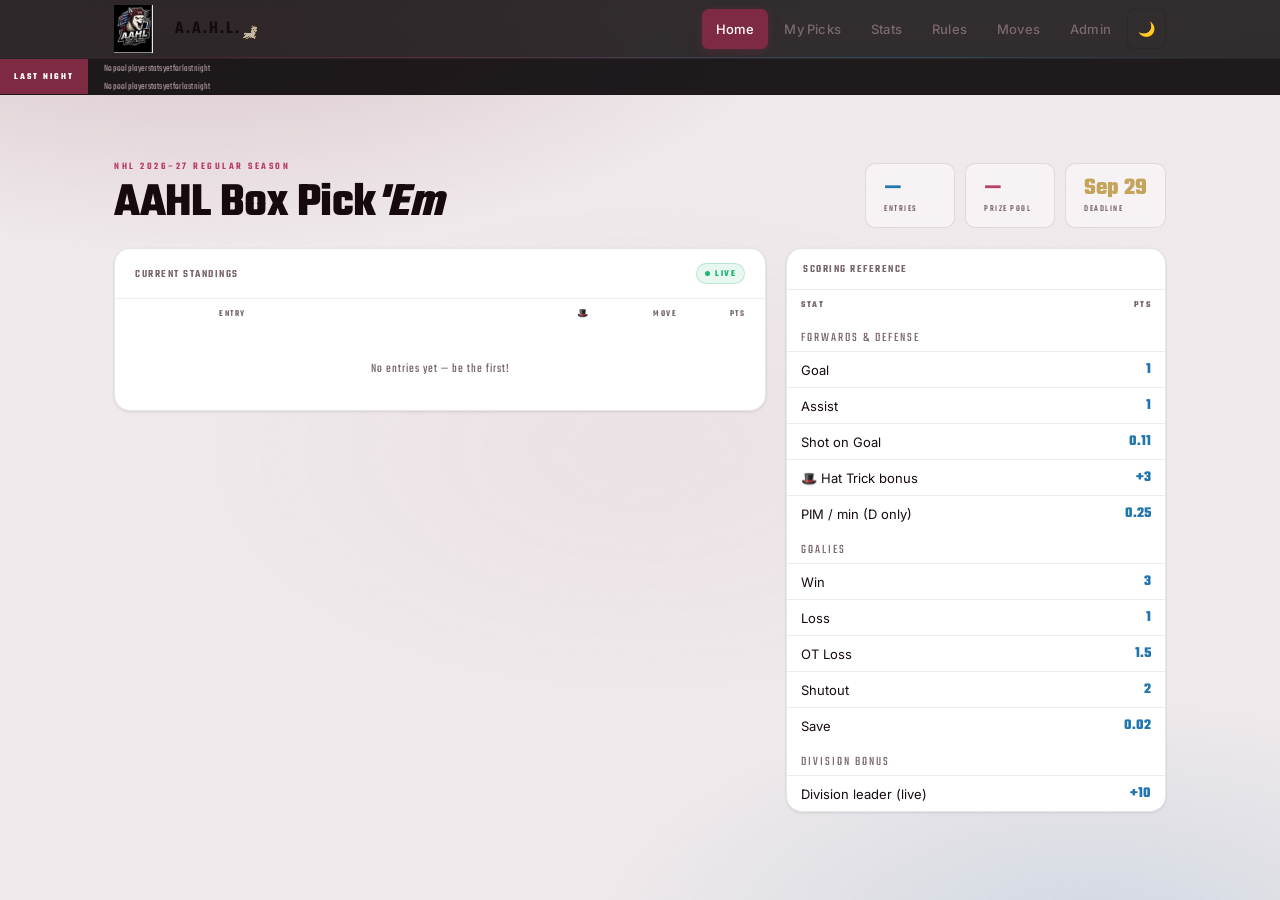
==== index.html @ e6fc1d19 "Update index.html" ====
<!DOCTYPE html>
<html lang="en">
<head>
<meta charset="UTF-8">
<meta name="viewport" content="width=device-width, initial-scale=1.0">
<title>Angry Alpaca Hockey League</title>
<link href="https://fonts.googleapis.com/css2?family=Bebas+Neue&family=Inter:wght@300;400;500;600;700&family=Teko:wght@400;500;600;700&display=swap" rel="stylesheet">
<link rel="stylesheet" href="styles.css">
<link rel="icon" type="image/png" href="aahl-logo.png">
</head>
<body>

<header>
  <div class="header-inner">
    <div class="wordmark" onclick="window.location.href='index.html'">
      <img src="aahl-logo.png" alt="AAHL Logo" style="height:48px;width:auto;margin-right:12px;">
      <div class="wordmark-text">A.A.H.L.</div>
    </div>
    <img src="alpaca-pixel.png" alt="" class="alpaca-runner">
    <nav>
      <button class="nav-btn active" onclick="window.location.href='index.html'">Home</button>
      <button class="nav-btn" onclick="window.location.href='picks.html'">My Picks</button>
      <button class="nav-btn" onclick="window.location.href='standings.html'">Stats</button>
      <button class="nav-btn" onclick="window.location.href='rules.html'">Rules</button>
      <button class="nav-btn" onclick="window.location.href='roster-move.html'">Moves</button>
      <button class="nav-btn" onclick="window.location.href='admin.html'">Admin</button>
    </nav>
  </div>
</header>

<div class="ticker-wrap">
  <div class="ticker-tag">Last Night</div>
  <div class="ticker-viewport">
    <div class="ticker-reel" id="ticker-reel"></div>
  </div>
</div>

<div class="page on">
<div class="wrap">

  
  <!-- ══ ACTIVITY FEED ══ -->
  <div id="activity-feed" style="display:none" class="mb-16">
    <div class="mini-head" style="border-radius:var(--r) var(--r) 0 0;border-bottom:none;margin-bottom:0">Recent Activity</div>
    <div id="activity-list" class="mini-card" style="border-radius:0 0 var(--r) var(--r);border-top:none;display:flex;flex-direction:column;gap:0"></div>
  </div>

  <div class="home-topbar">
    <div class="home-topbar-left">
      <div class="eyebrow">NHL 2026–27 Regular Season</div>
      <h1>AAHL Box Pick<em>'Em</em></h1>
    </div>
    <div class="kpi-row">
      <div class="kpi"><div class="kpi-val" style="color:var(--accent)" id="h-entries">—</div><div class="kpi-lbl">Entries</div></div>
      <div class="kpi"><div class="kpi-val" style="color:var(--burgundy3)" id="h-pot">—</div><div class="kpi-lbl">Prize Pool</div></div>
      <div class="kpi"><div class="kpi-val">Sep 29</div><div class="kpi-lbl">Deadline</div></div>
    </div>
  </div>

  <!-- ══ STARS OF THE NIGHT ══ -->
  <div class="stars-bar" id="stars-bar" style="display:none">
    <div class="stars-bar-label">⭐ Stars of the Night</div>
    <div class="stars-list" id="stars-list"></div>
    <div class="stars-date" id="stars-date"></div>
  </div>

  <div class="home-grid">
    <div class="standings-card">
      <div class="sc-head">
        <span class="sc-title">Current Standings</span>
        <span class="live-dot">Live</span>
      </div>
      <div class="sc-cols">
        <span></span><span></span>
        <span>Entry</span>
        <span class="ra">🎩</span>
        <span class="ra">Move</span>
        <span class="ra">Pts</span>
      </div>
      <div id="home-standings">
        <div style="padding:20px;text-align:center;color:var(--muted);font-size:13px">Loading standings…</div>
      </div>
    </div>

    <div class="home-right">
      <div class="mini-card" id="div-tracker" style="display:none">
        <div class="mini-head" style="display:flex;align-items:center;justify-content:space-between">
          <span>Division Leaders</span>
          <span style="font-family:Teko,sans-serif;font-size:9px;color:var(--gold);letter-spacing:1px">+10 PTS BONUS</span>
        </div>
        <div id="div-tracker-body"></div>
      </div>
      <div class="mini-card">
        <div class="mini-head">Scoring Reference</div>
        <table class="score-tbl">
          <thead><tr><th>Stat</th><th style="text-align:right">Pts</th></tr></thead>
          <tbody>
            <tr><td colspan="2" class="sec-lbl">Forwards &amp; Defense</td></tr>
            <tr><td>Goal</td><td class="pts-val" style="text-align:right">1</td></tr>
            <tr><td>Assist</td><td class="pts-val" style="text-align:right">1</td></tr>
            <tr><td>Shot on Goal</td><td class="pts-val" style="text-align:right">0.11</td></tr>
            <tr><td>🎩 Hat Trick bonus</td><td class="pts-val" style="text-align:right">+3</td></tr>
            <tr><td>PIM / min (D only)</td><td class="pts-val" style="text-align:right">0.25</td></tr>
            <tr><td colspan="2" class="sec-lbl">Goalies</td></tr>
            <tr><td>Win</td><td class="pts-val" style="text-align:right">3</td></tr>
            <tr><td>Loss</td><td class="pts-val" style="text-align:right">1</td></tr>
            <tr><td>OT Loss</td><td class="pts-val" style="text-align:right">1.5</td></tr>
            <tr><td>Shutout</td><td class="pts-val" style="text-align:right">2</td></tr>
            <tr><td>Save</td><td class="pts-val" style="text-align:right">0.02</td></tr>
            <tr><td colspan="2" class="sec-lbl">Division Bonus</td></tr>
            <tr><td>Division leader (live)</td><td class="pts-val" style="text-align:right">+10</td></tr>
          </tbody>
        </table>
      </div>
    </div>
  </div>

</div>
</div>

<div class="modal-overlay" id="modal-overlay" onclick="overlayClick(event)">
  <div class="modal-card" id="modal-card">
    <div class="tp-header">
      <div class="tp-header-left">
        <div class="tp-av" id="tp-av"></div>
        <div><div class="tp-team-name" id="tp-tname"></div><div class="tp-owner" id="tp-owner"></div></div>
      </div>
      <div class="tp-meta" id="tp-meta"></div>
      <button class="tp-close-btn" onclick="closeTeamPanel()">✕</button>
    </div>
    <div class="tp-tabs">
      <div class="tp-tab active" onclick="filterLiveRoster('ALL',this)">All Players</div>
      <div class="tp-tab" onclick="filterLiveRoster('F',this)">Forwards</div>
      <div class="tp-tab" onclick="filterLiveRoster('D',this)">Defense</div>
      <div class="tp-tab" onclick="filterLiveRoster('G',this)">Goalies</div>
    </div>
    <div class="tp-scroll">
      <table class="tp-table" id="tp-table">
        <thead><tr>
          <th style="width:26px"></th><th>Player</th><th>NHL</th><th>Box</th>
          <th class="ra">G</th><th class="ra">A</th><th class="ra">SOG</th><th class="ra">PIM</th>
          <th class="ra">W</th><th class="ra">L</th><th class="ra">OTL</th><th class="ra">SO</th><th class="ra">SV</th>
          <th class="ra">🎩</th><th class="ra">Pts</th>
        </tr></thead>
        <tbody id="tp-tbody"></tbody>
        <tfoot id="tp-tfoot"></tfoot>
      </table>
    </div>
  </div>
</div>

<div class="toast" id="toast">
  <div class="toast-title" id="toast-t"></div>
  <div class="toast-body" id="toast-b"></div>
</div>

<script src="main.js?v=7"></script>
<script>
// ── HOME PAGE: standings display & team panel ──
// All data fetching (fetchStandings, fetchNightlyStats, LIVE_BOARD, NIGHTLY_STATS) lives in main.js



async function buildDivisionTracker() {
  try {
    // Fetch division leaders and entries division picks in parallel
    const [leadersRes, entriesRes] = await Promise.all([
      fetch(WEBAPP_URL + '?action=getDivisionLeaders'),
      fetch('https://docs.google.com/spreadsheets/d/e/2PACX-1vQlbZGgMZjZhJIVIJoXKNASqTsn-sYJN5u9QmUGKGaJDdqXHbNSxbCeWR4qkS1PqCnP5AvVezXwOMzj/pub?gid=0&single=true&output=csv&t=' + Date.now())
    ]);

    const leadData = await leadersRes.json();
    if (!leadData.success || !leadData.leaders) return;

    // Parse entries to get division picks (cols 32-35 = Atlantic,Metro,Central,Pacific)
    const entryText = await entriesRes.text();
    const divPicks = { Atlantic:[], Metropolitan:[], Central:[], Pacific:[] };
    entryText.trim().split('\n').slice(1).forEach(line => {
      const cols = []; let cur='', inQ=false;
      for(const ch of line){if(ch==='"'){inQ=!inQ;}else if(ch===','&&!inQ){cols.push(cur.trim());cur='';}else{cur+=ch;}}
      cols.push(cur.trim());
      if(cols[32]) divPicks.Atlantic.push(cols[32].trim().toLowerCase());
      if(cols[33]) divPicks.Metropolitan.push(cols[33].trim().toLowerCase());
      if(cols[34]) divPicks.Central.push(cols[34].trim().toLowerCase());
      if(cols[35]) divPicks.Pacific.push(cols[35].trim().toLowerCase());
    });

    const card = document.getElementById('div-tracker');
    const body = document.getElementById('div-tracker-body');
    if (!card || !body) return;

    const divOrder = ['Atlantic','Metropolitan','Central','Pacific'];
    const leaders = leadData.leaders;

    body.innerHTML = divOrder.map(div => {
      const leader = leaders[div];
      if (!leader) return '';
      const leaderTeam = (leader.team||'').toLowerCase();
      const pickCount = (divPicks[div]||[]).filter(p => p === leaderTeam).length;
      const total = (divPicks[div]||[]).length;

      return `<div style="display:flex;align-items:center;gap:10px;padding:10px 14px;border-bottom:1px solid var(--border)">
        <div style="flex:1;min-width:0">
          <div style="font-family:Teko,sans-serif;font-size:9px;color:var(--muted);letter-spacing:1.5px;text-transform:uppercase;margin-bottom:2px">${div}</div>
          <div style="font-size:14px;font-weight:700">${leader.team}</div>
          <div style="font-family:Teko,sans-serif;font-size:10px;color:var(--muted)">${leader.pts} pts · ${leader.gp} GP</div>
        </div>
        <div style="text-align:right;flex-shrink:0">
          <div style="font-family:Teko,sans-serif;font-size:22px;font-weight:700;color:${pickCount>0?'var(--gold)':'var(--muted)'};line-height:1">${pickCount}</div>
          <div style="font-family:Teko,sans-serif;font-size:9px;color:var(--muted)">of ${total} earning</div>
        </div>
      </div>`;
    }).join('') +
    `<div style="padding:7px 14px;font-family:Teko,sans-serif;font-size:9px;color:var(--muted2)">+10 pts while your picked team leads their division</div>`;

    card.style.display = 'block';
  } catch(e) {
    console.warn('Division tracker failed:', e);
  }
}

async function loadActivityFeed() {
  try {
    const res = await fetch(WEBAPP_URL + '?action=getApprovedMoves');
    const data = await res.json();
    const moves = (data.moves || [])
      .filter(m => m.effectiveDate)
      .sort((a,b) => b.effectiveDate.localeCompare(a.effectiveDate))
      .slice(0, 5);
    if (!moves.length) return;
    const feed = document.getElementById('activity-feed');
    const list = document.getElementById('activity-list');
    if (!feed || !list) return;
    list.innerHTML = moves.map((m,i) => `
      <div style="display:flex;align-items:center;gap:10px;padding:9px 16px;font-size:13px;border-bottom:${i<moves.length-1?'1px solid var(--border)':'none'}">
        <span style="font-size:15px">🔄</span>
        <div style="flex:1;min-width:0">
          <div style="font-weight:600;white-space:nowrap;overflow:hidden;text-overflow:ellipsis">
            <span style="color:#f87171">${m.oldPlayer}</span>
            <span style="color:var(--muted);margin:0 6px;font-size:12px">→</span>
            <span style="color:#4ade80">${m.newPlayer}</span>
          </div>
          <div style="font-family:Teko,sans-serif;font-size:11px;color:var(--muted);margin-top:1px">${m.teamName||''} · ${m.boxLabel||''}</div>
        </div>
        <div style="font-family:Teko,sans-serif;font-size:11px;color:var(--muted2);white-space:nowrap">${m.effectiveDate}</div>
      </div>`).join('');
    feed.style.display = 'block';
  } catch(e) { /* silent fail — no moves yet */ }
}

function buildLiveStandings() {
  const el = document.getElementById('home-standings');
  if (!el) return;
  if (!LIVE_BOARD.length) {
    el.innerHTML = '<div style="padding:32px;text-align:center;color:var(--muted);font-family:\'Teko\',sans-serif;font-size:13px;letter-spacing:1px">No entries yet — be the first!</div>';
    return;
  }
  const last = LIVE_BOARD.length - 1;
  el.innerHTML = LIVE_BOARD.map((e, i) => {
    const isFirst = i === 0, isLast = i === last;
    const rowCls = isFirst?'r1':i===1?'r2':i===2?'r3':isLast?'rl':'';
    const posDisplay = isLast
      ? '<span style="font-family:\'Teko\',sans-serif;font-size:8px;letter-spacing:1px;color:var(--muted)">LAST</span>'
      : (i+1);
    const tv = parseInt(e.trend) || 0;
    const mvCls = tv>0?'trend-up':tv<0?'trend-dn':'trend-eq';
    const mvLbl = tv>0?'▲'+tv:tv<0?'▼'+Math.abs(tv):'—';
    const ini = initials(e.name);
    return '<div class="sc-row '+rowCls+'" onclick="openLiveTeamPanel(\''+e.name.replace(/'/g,"\\'")+'\')">'      +'<div class="sc-pos '+rowCls+'">'+posDisplay+'</div>'      +'<div class="sc-av">'+ini+'</div>'      +'<div class="sc-info"><div class="sc-name">'+e.name+'</div><div class="sc-team">'+(e.owner||'')+'</div></div>'      +'<div class="sc-ht"></div>'      +'<div><span class="lb-trend '+mvCls+'">'+mvLbl+'</span></div>'      +'<div class="sc-pts '+rowCls+'">'+e.pts.toLocaleString()+'</div></div>';
  }).join('');
}

let currentLiveRoster = [];

// ── Players panel data (top-level so fetchPlayersForPanel is accessible at init) ──
const ENTRIES_CSV_IDX = 'https://docs.google.com/spreadsheets/d/e/2PACX-1vQlbZGgMZjZhJIVIJoXKNASqTsn-sYJN5u9QmUGKGaJDdqXHbNSxbCeWR4qkS1PqCnP5AvVezXwOMzj/pub?gid=0&single=true&output=csv&v=2';
const PLAYERS_CSV_IDX = 'https://docs.google.com/spreadsheets/d/e/2PACX-1vQlbZGgMZjZhJIVIJoXKNASqTsn-sYJN5u9QmUGKGaJDdqXHbNSxbCeWR4qkS1PqCnP5AvVezXwOMzj/pub?gid=1949508708&single=true&output=csv&t=' + Date.now();
let PLAYERS_MAP = {};

async function fetchPlayersForPanel() {
  try {
    const res = await fetch(PLAYERS_CSV_IDX);
    const text = await res.text();
    text.trim().split('\n').slice(1).forEach(line => {
      const cols = []; let cur = '', inQ = false;
      for (const ch of line) {
        if (ch==='"'){inQ=!inQ;}
        else if(ch===','&&!inQ){cols.push(cur.trim());cur='';}
        else{cur+=ch;}
      }
      cols.push(cur.trim());
      const name = (cols[0]||'').trim();
      if (!name) return;
      PLAYERS_MAP[name] = {
        team:      (cols[1]||'').trim(),
        pos:       (cols[2]||'').trim(),
        goals:     parseInt(cols[5])||0,
        assists:   parseInt(cols[6])||0,
        sog:       parseInt(cols[7])||0,
        pim:       parseInt(cols[8])||0,
        wins:      parseInt(cols[9])||0,
        losses:    parseInt(cols[10])||0,
        otl:       parseInt(cols[11])||0,
        shutouts:  parseInt(cols[12])||0,
        saves:     parseInt(cols[13])||0,
        hatTricks: parseInt(cols[14])||0,
        onIR:      (cols[15]||'').trim().toUpperCase() === 'TRUE',
      };
    });
  } catch(e) { console.warn('Players fetch failed:', e); }
}

function calcPlayerPoolPts(p) {
  if (!p) return 0;
  if (p.pos === 'G') return Math.round((p.wins*3 + p.losses + p.otl*1.5 + p.shutouts*2 + p.saves*0.02)*100)/100;
  const ht = p.hatTricks > 0 ? p.hatTricks * 3 : 0;
  const pim = p.pos === 'D' ? p.pim * 0.25 : 0;
  return Math.round((p.goals + p.assists + p.sog*0.11 + ht + pim)*100)/100;
}

async function openLiveTeamPanel(teamName) {
  const entry = LIVE_BOARD.find(e => e.name === teamName);
  if (!entry) return;
  document.getElementById('tp-av').textContent = initials(entry.name);
  document.getElementById('tp-tname').textContent = entry.name;
  document.getElementById('tp-owner').textContent = entry.owner || '';
  document.getElementById('tp-meta').innerHTML =
    '<div class="tp-stat-pill"><div class="spv burg">'+entry.pts.toLocaleString()+'</div><div class="spl">Total Pts</div></div>'
    +'<div class="tp-stat-pill"><div class="spv blue">'+(entry.rank||'—')+'</div><div class="spl">Rank</div></div>';
  document.getElementById('modal-overlay').classList.add('open');
  document.body.style.overflow = 'hidden';

  // Players data loaded via fetchPlayersForPanel() at page init
  const boxLabels = [
    'Forwards 1','Forwards 2','Forwards 3','Forwards 4','Forwards 5','Forwards 6',
    'Forwards 7','Forwards 8','Forwards 9','Forwards 10','Forwards 11','Forwards 12',
    'Defense 1','Defense 2','Defense 3','Defense 4','Defense 5','Defense 6',
    'Goalie 1','Goalie 2','Goalie 3','Goalie 4','Goalie 5','Goalie 6'
  ];

  function parseCSVLine(line) {
    const cols = []; let cur = '', inQ = false;
    for (const ch of line) {
      if (ch === '"') { inQ = !inQ; }
      else if (ch === ',' && !inQ) { cols.push(cur.trim()); cur = ''; }
      else { cur += ch; }
    }
    cols.push(cur.trim());
    return cols;
  }

  try {
    const res = await fetch(ENTRIES_CSV);
    const text = await res.text();
    const rows = text.trim().split('\n').slice(1);
    const entryRow = rows.find(r => r.includes(entry.entry));
    if (!entryRow) throw new Error('Entry not found');
    const cols = parseCSVLine(entryRow);
    const picks = cols.slice(8, 32);
    currentLiveRoster = picks.map((name, i) => ({
      name: name.trim(),
      pos: i < 12 ? 'F' : i < 18 ? 'D' : 'G',
      box: boxLabels[i]
    })).filter(p => p.name);
    renderLiveRoster('ALL');
  } catch(err) {
    console.error('Roster load failed:', err);
    document.getElementById('tp-tbody').innerHTML = '<tr><td colspan="15" style="text-align:center;padding:30px;color:var(--muted)">Roster data unavailable.</td></tr>';
    currentLiveRoster = [];
  }

  document.querySelectorAll('.tp-tab').forEach(t => t.classList.remove('active'));
  document.querySelector('.tp-tab').classList.add('active');
}

function renderLiveRoster(filter) {
  const tbody = document.getElementById('tp-tbody');
  let rows = filter === 'ALL' ? currentLiveRoster : currentLiveRoster.filter(p => p.pos === filter);
  if (!rows.length) { tbody.innerHTML = '<tr><td colspan="11" style="text-align:center;padding:30px">No players</td></tr>'; return; }

  let totalPts = 0;
  tbody.innerHTML = rows.map(p => {
    const ps  = PLAYERS_MAP[p.name] || null;
    const pts = calcPlayerPoolPts(ps);
    totalPts += pts;
    const isIR = ps?.onIR || false;
    const team = ps?.team || '—';
    let sc = '';
    if (p.pos === 'G') {
      sc = '<td class="tp-stat-num">—</td><td class="tp-stat-num">—</td><td class="tp-stat-num">—</td><td class="tp-stat-num">—</td>'
         + '<td class="tp-stat-num">'+(ps?.wins||0)+'</td><td class="tp-stat-num">'+(ps?.losses||0)+'</td>'
         + '<td class="tp-stat-num">'+(ps?.otl||0)+'</td><td class="tp-stat-num">'+(ps?.shutouts||0)+'</td>'
         + '<td class="tp-stat-num">'+(ps?.saves||0)+'</td>';
    } else {
      sc = '<td class="tp-stat-num">'+(ps?.goals||0)+'</td><td class="tp-stat-num">'+(ps?.assists||0)+'</td>'
         + '<td class="tp-stat-num">'+(ps?.sog||0)+'</td><td class="tp-stat-num">'+(p.pos==='D'?(ps?.pim||0):'—')+'</td>'
         + '<td class="tp-stat-num">—</td><td class="tp-stat-num">—</td><td class="tp-stat-num">—</td>'
         + '<td class="tp-stat-num">—</td><td class="tp-stat-num">'+(ps?.hatTricks>0?'🎩':'—')+'</td>';
    }
    return '<tr'+(isIR?' style="opacity:0.55"':'')+'>'      +'<td><span class="tp-pos-badge pos-'+p.pos+'">'+p.pos+'</span></td>'      +'<td><div class="tp-pname">'+p.name+(isIR?' <span class="ir-badge">IR</span>':'')+'</div><div class="tp-box">'+p.box+'</div></td>'      +'<td><div class="tp-nhl">'+team+'</div></td>'      +sc      +'<td class="tp-pts-num" style="color:var(--burgundy2)">'+pts+'</td>'      +'</tr>';
  }).join('');

  const tfoot = document.getElementById('tp-tfoot');
  if (tfoot) tfoot.innerHTML = '<tr class="tp-footer"><td colspan="10" style="padding:12px 16px;font-family:Teko,sans-serif;font-size:11px;color:var(--muted);letter-spacing:1px;text-transform:uppercase">Season Total</td><td class="tp-pts-num" style="font-size:17px;color:var(--burgundy2);padding:12px 16px">'+Math.round(totalPts*100)/100+'</td></tr>';
}

function filterLiveRoster(pos, btn) {
  document.querySelectorAll('.tp-tab').forEach(t => t.classList.remove('active'));
  btn.classList.add('active');
  renderLiveRoster(pos);
}

function updateLivePayouts() {
  const prize = LIVE_BOARD.length * 10 * 0.5;
  const he = document.getElementById('h-entries'), hp = document.getElementById('h-pot');
  if (he) he.textContent = LIVE_BOARD.length || '—';
  if (hp) hp.textContent = LIVE_BOARD.length ? '$' + Math.round(prize) : '—';
}

Promise.all([fetchNightlyStats(), fetchStandings(), fetchIRStatuses(), fetchPrevStats(), fetchPlayersForPanel()]).then(() => {
  buildStarsOfNight();
  buildTicker();
  loadActivityFeed();
  buildDivisionTracker();
  buildLiveStandings();
  updateLivePayouts();
});
</script>
</body>
</html>
---- styles.css ----
:root {
  --bg: #080406;
  --surface: #100709;
  --surface2: #1a0c10;
  --surface3: #241318;
  --surface4: #2e1920;
  --border: rgba(255,255,255,0.05);
  --border2: rgba(255,255,255,0.09);
  --border3: rgba(255,255,255,0.14);
  --accent: #2176ae;
  --accent2: #1a5a8a;
  --accent-glow: rgba(33,118,174,0.2);
  --gold: #c4a35a;
  --gold2: #a07c38;
  --gold-glow: rgba(196,163,90,0.15);
  --burgundy: #7d2a42;
  --burgundy2: #9d3555;
  --burgundy3: #b84068;
  --burg-glow: rgba(125,42,66,0.25);
  --text: #f0eaec;
  --text2: #d4cdd0;
  --muted: #8a7880;
  --muted2: #6a5860;
  --green: #1db870;
  --red: #d63031;
  --r: 10px;
  --r2: 16px;
  --r3: 22px;
  --shadow-sm: 0 1px 3px rgba(0,0,0,0.4);
  --shadow-md: 0 4px 16px rgba(0,0,0,0.5);
  --shadow-lg: 0 8px 32px rgba(0,0,0,0.6);
  --shadow-burg: 0 0 20px rgba(125,42,66,0.3);
}

[data-theme="light"] {
  --bg: #f0eaec;
  --surface: #ffffff;
  --surface2: #f7f2f4;
  --surface3: #ede5e8;
  --surface4: #e5dce0;
  --border: rgba(0,0,0,0.07);
  --border2: rgba(0,0,0,0.10);
  --border3: rgba(0,0,0,0.15);
  --text: #160a0e;
  --text2: #3a2830;
  --muted: #7a6870;
  --muted2: #9a8890;
  --burg-glow: rgba(125,42,66,0.1);
  --shadow-sm: 0 1px 3px rgba(0,0,0,0.1);
  --shadow-md: 0 4px 16px rgba(0,0,0,0.12);
  --shadow-lg: 0 8px 32px rgba(0,0,0,0.15);
}

*, *::before, *::after { box-sizing: border-box; margin: 0; padding: 0; }
html { scroll-behavior: smooth; -webkit-font-smoothing: antialiased; }

body {
  font-family: 'Inter', sans-serif;
  background: var(--bg);
  color: var(--text);
  min-height: 100vh;
  overflow-x: hidden;
}

/* ── GRAIN TEXTURE ── */
body::before {
  content: '';
  position: fixed; inset: 0; z-index: 0;
  background-image:
    radial-gradient(ellipse 90% 60% at 15% -5%, rgba(125,42,66,0.22) 0%, transparent 55%),
    radial-gradient(ellipse 70% 50% at 85% 105%, rgba(33,118,174,0.15) 0%, transparent 55%),
    radial-gradient(ellipse 50% 40% at 50% 50%, rgba(125,42,66,0.04) 0%, transparent 70%);
  pointer-events: none;
}
body::after {
  content: '';
  position: fixed; inset: 0; z-index: 0;
  background-image: url("data:image/svg+xml,%3Csvg viewBox='0 0 256 256' xmlns='http://www.w3.org/2000/svg'%3E%3Cfilter id='noise'%3E%3CfeTurbulence type='fractalNoise' baseFrequency='0.9' numOctaves='4' stitchTiles='stitch'/%3E%3C/filter%3E%3Crect width='100%25' height='100%25' filter='url(%23noise)' opacity='0.035'/%3E%3C/svg%3E");
  background-size: 200px;
  pointer-events: none;
  opacity: 0.6;
}

/* ── HEADER ── */
header {
  position: sticky; top: 0; z-index: 200;
  background: rgba(8,4,6,0.82);
  backdrop-filter: blur(24px) saturate(1.4);
  -webkit-backdrop-filter: blur(24px) saturate(1.4);
  border-bottom: 1px solid var(--border2);
}
header::after {
  content: '';
  position: absolute; bottom: 0; left: 0; right: 0;
  height: 1px;
  background: linear-gradient(90deg, transparent, rgba(125,42,66,0.6) 30%, rgba(33,118,174,0.4) 70%, transparent);
}
.header-inner {
  max-width: 1100px; margin: 0 auto;
  display: flex; align-items: center; justify-content: space-between;
  height: 58px; padding: 0 24px;
}
.wordmark { display: flex; align-items: center; gap: 10px; cursor: pointer; }
.wordmark-text {
  font-family: 'Teko', sans-serif;
  font-size: 18px; font-weight: 600; letter-spacing: 2px;
  color: var(--text); text-transform: uppercase;
}
.wordmark-text span { color: var(--gold); }
nav { display: flex; gap: 2px; }
.nav-btn {
  background: none; border: none; cursor: pointer;
  font-family: 'Inter', sans-serif; font-size: 13px; font-weight: 500;
  color: var(--muted); padding: 8px 14px; border-radius: 7px; transition: all 0.15s;
  letter-spacing: 0.2px; min-height: 40px;
}
.nav-btn:hover { color: var(--text); background: var(--surface2); }
.nav-btn.active {
  color: #fff; background: var(--burgundy);
  box-shadow: 0 2px 8px rgba(125,42,66,0.4);
}
.theme-toggle {
  background: none; border: 1px solid var(--border2); border-radius: 7px;
  cursor: pointer; padding: 6px 10px; font-size: 14px; color: var(--muted);
  transition: all 0.15s;
}
.theme-toggle:hover { border-color: var(--border3); color: var(--text); }

/* ── LAYOUT ── */
.wrap { max-width: 1100px; margin: 0 auto; padding: 0 24px; position: relative; z-index: 1; }
.page { display: none; padding: 36px 0 80px; }
.page.on { display: block; animation: pageFadeIn 0.25s ease; }
@keyframes pageFadeIn { from { opacity: 0; transform: translateY(6px); } to { opacity: 1; transform: none; } }
.grid2 { display: grid; grid-template-columns: 1fr 1fr; gap: 20px; }
.grid3 { display: grid; grid-template-columns: repeat(3,1fr); gap: 16px; }
.eyebrow { font-family: 'Teko', sans-serif; font-size: 10px; font-weight: 600; letter-spacing: 2.5px; text-transform: uppercase; color: var(--burgundy3); margin-bottom: 4px; }

/* ── CARD ── */
.card {
  background: var(--surface);
  border: 1px solid var(--border2);
  border-radius: var(--r2);
  overflow: hidden;
  box-shadow: var(--shadow-sm);
  transition: box-shadow 0.2s;
}
.card:hover { box-shadow: var(--shadow-md); }
.card-head {
  padding: 14px 20px;
  border-bottom: 1px solid var(--border);
  display: flex; align-items: center; justify-content: space-between;
  background: rgba(255,255,255,0.015);
}
.card-title {
  font-family: 'Teko', sans-serif;
  font-size: 11px; font-weight: 600; color: var(--muted);
  letter-spacing: 1.5px; text-transform: uppercase;
}
.card-body { padding: 20px; }

/* ── LEADERBOARD ── */
.lb-row {
  display: flex; align-items: center; gap: 14px;
  padding: 13px 20px; border-bottom: 1px solid var(--border);
  transition: background 0.12s; cursor: pointer;
  position: relative; overflow: hidden;
}
.lb-row::before {
  content: ''; position: absolute; left: 0; top: 0; bottom: 0;
  width: 0; background: linear-gradient(90deg, var(--burg-glow), transparent);
  transition: width 0.25s;
}
.lb-row:hover::before { width: 100%; }
.lb-row:hover { background: var(--surface2); }
.lb-row:last-child { border-bottom: none; }
.lb-pos { font-family: 'Teko', sans-serif; font-size: 14px; font-weight: 500; color: var(--muted); width: 24px; text-align: center; flex-shrink: 0; }
.lb-row.p1 .lb-pos { color: var(--gold); font-size: 16px; font-weight: 700; }
.lb-row.p2 .lb-pos { color: #9ca3af; }
.lb-row.p3 .lb-pos { color: #cd7f32; }
.lb-av {
  width: 38px; height: 38px; border-radius: 50%;
  background: var(--surface3); border: 1.5px solid var(--border2);
  display: grid; place-items: center;
  font-size: 13px; font-weight: 700; color: var(--text);
  flex-shrink: 0; font-family: 'Teko', sans-serif;
  transition: border-color 0.2s;
}
.lb-row.p1 .lb-av { border-color: var(--gold); color: var(--gold); box-shadow: 0 0 8px var(--gold-glow); }
.lb-row.p2 .lb-av { border-color: #9ca3af; }
.lb-row.p3 .lb-av { border-color: #cd7f32; }
.lb-info { flex: 1; min-width: 0; }
.lb-name { font-size: 14px; font-weight: 600; white-space: nowrap; overflow: hidden; text-overflow: ellipsis; }
.lb-trend { font-size: 11px; font-weight: 600; padding: 2px 8px; border-radius: 100px; font-family: 'Teko', sans-serif; }
.trend-up { background: rgba(29,184,112,0.12); color: var(--green); }
.trend-dn { background: rgba(214,48,49,0.12); color: var(--red); }
.trend-eq { background: var(--surface3); color: var(--muted); }
.lb-pts { font-size: 20px; font-weight: 700; font-family: 'Teko', sans-serif; color: var(--text); min-width: 56px; text-align: right; }
.lb-row.p1 .lb-pts { color: var(--gold); }

/* ── PLAYER INFO BTN ── */
.player-info-btn {
  flex-shrink: 0; width: 36px; height: 36px;
  background: var(--surface3); border: 1px solid var(--border2);
  border-radius: 50%; color: var(--accent); font-size: 14px;
  cursor: pointer; display: grid; place-items: center;
  transition: all 0.15s; line-height: 1;
}
.player-info-btn:hover { background: var(--accent-glow); border-color: var(--accent); transform: scale(1.05); }

/* ── DRAFT BOXES ── */
.draft-grid { display: grid; grid-template-columns: repeat(auto-fill, minmax(260px, 1fr)); gap: 10px; }
.box-wrap {
  background: var(--surface); border: 1px solid var(--border);
  border-radius: var(--r); overflow: hidden;
  transition: border-color 0.2s, box-shadow 0.2s;
}
.box-wrap:hover { border-color: var(--border2); }
.box-wrap.done { border-color: rgba(125,42,66,0.45); box-shadow: 0 0 12px rgba(125,42,66,0.1); }
.box-wrap.error { border-color: var(--red); box-shadow: 0 0 0 2px rgba(214,48,49,0.25); animation: shake 0.4s ease; }
@keyframes shake { 0%,100%{transform:translateX(0)} 25%{transform:translateX(-4px)} 75%{transform:translateX(4px)} }
.box-hd {
  padding: 9px 13px; background: var(--surface2);
  border-bottom: 1px solid var(--border);
  display: flex; align-items: center; justify-content: space-between;
}
.box-type { font-family: 'Teko', sans-serif; font-size: 9px; font-weight: 600; color: var(--muted); letter-spacing: 2px; text-transform: uppercase; }
.box-name { font-size: 13px; font-weight: 700; color: var(--text); }
.box-check {
  width: 18px; height: 18px; border-radius: 50%;
  border: 1.5px solid var(--border2);
  display: grid; place-items: center; font-size: 10px;
  color: transparent; transition: all 0.2s; flex-shrink: 0;
}
.box-wrap.done .box-check { background: var(--burgundy); border-color: var(--burgundy); color: #fff; box-shadow: 0 0 6px var(--burg-glow); }
.player-opts { padding: 5px; }
.popt {
  display: flex; align-items: center; gap: 10px;
  padding: 8px 10px; border-radius: 7px; cursor: pointer;
  transition: background 0.1s; margin-bottom: 2px;
  border: 1px solid transparent;
}
.popt:last-child { margin-bottom: 0; }
.popt:hover { background: var(--surface2); }
.popt.sel { background: rgba(125,42,66,0.1); border-color: rgba(125,42,66,0.3); }
.popt input[type=radio] { display: none; }
.popt-name { font-size: 13px; font-weight: 600; flex: 1; }
.popt-team { font-size: 10px; color: var(--muted); font-family: 'Teko', sans-serif; letter-spacing: 0.3px; }
.popt-pts { font-family: 'Teko', sans-serif; font-size: 15px; font-weight: 700; color: var(--accent); }
.popt-pts-label { font-size: 9px; color: var(--muted2); text-align: right; }

/* ── FORM ── */
.field { display: flex; flex-direction: column; gap: 6px; margin-bottom: 14px; }
.field label { font-size: 11px; font-weight: 600; color: var(--muted); text-transform: uppercase; letter-spacing: 1px; }
.field input, .field select {
  background: var(--surface2); border: 1px solid var(--border2);
  border-radius: var(--r); padding: 13px 16px;
  font-family: 'Inter', sans-serif; font-size: 16px; color: var(--text);
  outline: none; transition: all 0.15s;
}
.field input:focus { border-color: var(--burgundy); box-shadow: 0 0 0 3px rgba(125,42,66,0.12); }
.field input::placeholder { color: var(--muted2); }
.form-row { display: grid; grid-template-columns: 1fr 1fr; gap: 14px; }

/* ── PROGRESS ── */
.prog-wrap { background: var(--surface3); border-radius: 100px; height: 3px; overflow: hidden; }
.prog-fill { height: 100%; border-radius: 100px; background: linear-gradient(90deg, var(--burgundy), var(--accent)); transition: width 0.4s cubic-bezier(0.4,0,0.2,1); }

/* ── CHIPS ── */
.chips { display: flex; flex-wrap: wrap; gap: 5px; margin: 10px 0; }
.chip { font-size: 11px; font-weight: 500; padding: 3px 10px; border-radius: 100px; background: rgba(125,42,66,0.1); color: var(--burgundy3); border: 1px solid rgba(125,42,66,0.2); font-family: 'Teko', sans-serif; transition: all 0.15s; }
.chip.empty { background: rgba(214,48,49,0.06); color: var(--red); border-color: rgba(214,48,49,0.15); }

/* ── BUTTONS ── */
.btn { display: inline-flex; align-items: center; gap: 8px; padding: 12px 24px; border-radius: var(--r); border: none; cursor: pointer; font-family: 'Inter', sans-serif; font-size: 14px; font-weight: 600; transition: all 0.15s; letter-spacing: 0.2px; }
.btn-accent { background: var(--burgundy); color: #fff; box-shadow: 0 2px 8px rgba(125,42,66,0.3); }
.btn-accent:hover { background: var(--burgundy2); transform: translateY(-1px); box-shadow: 0 4px 14px rgba(125,42,66,0.4); }
.btn-ghost { background: transparent; color: var(--accent); border: 1px solid rgba(33,118,174,0.3); }
.btn-ghost:hover { background: var(--accent-glow); border-color: var(--accent); }
.btn-gold { background: linear-gradient(135deg, var(--gold), var(--gold2)); color: #0d0608; font-weight: 700; box-shadow: 0 2px 10px var(--gold-glow); }
.btn-gold:hover { filter: brightness(1.1); transform: translateY(-1px); box-shadow: 0 4px 16px rgba(196,163,90,0.35); }
.btn-sm { padding: 7px 14px; font-size: 12px; }

/* ── TICKER ── */
.ticker-wrap {
  position: sticky; top: 58px; z-index: 190;
  height: 36px; display: flex; align-items: stretch;
  background: rgba(8,4,6,0.9);
  border-bottom: 1px solid var(--border2);
  backdrop-filter: blur(12px);
  overflow: hidden;
}
.ticker-tag {
  background: var(--burgundy); color: #fff;
  font-family: 'Teko', sans-serif; font-size: 9px; font-weight: 700;
  letter-spacing: 2px; text-transform: uppercase;
  padding: 0 14px; display: flex; align-items: center;
  white-space: nowrap; flex-shrink: 0; min-width: 80px; justify-content: center;
}
.ticker-tag.live { background: var(--red); animation: livePulse 2s ease-in-out infinite; }
@keyframes livePulse { 0%,100%{background:var(--red)} 50%{background:#ff4d4d} }
.live-dot { display: flex; align-items: center; gap: 5px; }
.ticker-viewport { flex: 1; overflow: hidden; }
.ticker-reel { height: 36px; display: flex; flex-direction: column; }
.t-row { display: flex; height: 18px; align-items: center; white-space: nowrap; animation: scrollTicker 35s linear infinite; }
.t-row2 { animation-direction: reverse; animation-duration: 42s; }
@keyframes scrollTicker { from { transform: translateX(0); } to { transform: translateX(-33.33%); } }
.t-item { display: inline-flex; align-items: center; gap: 6px; padding: 0 16px; height: 18px; border-right: 1px solid var(--border); }
.t-name { font-size: 11px; font-weight: 600; color: var(--text); }
.t-team { font-family: 'Teko', sans-serif; font-size: 10px; color: var(--muted); }
.t-game { font-family: 'Teko', sans-serif; font-size: 10px; color: var(--muted2); }
.t-sep { color: var(--border2); }
.t-pts { font-family: 'Teko', sans-serif; font-size: 12px; font-weight: 700; color: var(--green); }
.t-stat { font-family: 'Teko', sans-serif; font-size: 9px; font-weight: 700; padding: 1px 5px; border-radius: 3px; }
.ts-g   { background: rgba(33,118,174,0.25); color: #60a5fa; }
.ts-a   { background: rgba(124,58,237,0.2); color: #a78bfa; }
.ts-sog { background: rgba(255,255,255,0.06); color: var(--muted); }
.ts-w   { background: rgba(29,184,112,0.2); color: var(--green); }
.ts-l   { background: rgba(214,48,49,0.15); color: var(--red); }
.ts-otl { background: rgba(255,160,40,0.15); color: #fbbf24; }
.ts-so  { background: rgba(196,163,90,0.2); color: var(--gold); }
.ts-sv  { background: rgba(255,255,255,0.05); color: var(--muted); }
.ts-pim { background: rgba(214,48,49,0.12); color: #f87171; }
.ts-ht  { background: rgba(196,163,90,0.25); color: var(--gold); }

/* ── HOME PAGE ── */
.home-topbar { display: flex; align-items: flex-end; justify-content: space-between; gap: 24px; padding: 28px 0 20px; flex-wrap: wrap; }
.home-topbar-left .eyebrow { margin-bottom: 6px; }
.home-topbar-left h1 { font-family: 'Teko', sans-serif; font-size: 48px; font-weight: 700; line-height: 1; letter-spacing: -0.5px; }
.home-topbar-left h1 span { color: var(--burgundy3); }
.kpi-row { display: flex; gap: 10px; flex-wrap: wrap; }
.kpi {
  background: var(--surface2); border: 1px solid var(--border2);
  border-radius: var(--r); padding: 12px 18px; min-width: 90px;
  display: flex; flex-direction: column; gap: 2px;
}
.kpi-val { font-family: 'Teko', sans-serif; font-size: 24px; font-weight: 700; line-height: 1; color: var(--gold); }
.kpi-lbl { font-family: 'Teko', sans-serif; font-size: 9px; font-weight: 500; color: var(--muted); text-transform: uppercase; letter-spacing: 1.5px; }

/* ── HOME GRID ── */
.home-grid { display: grid; grid-template-columns: 1fr 380px; gap: 20px; align-items: start; }
.home-right { display: flex; flex-direction: column; gap: 16px; }

/* ── STANDINGS ── */
.sc-cols {
  display: grid; grid-template-columns: 28px 40px 1fr 36px 56px 60px;
  padding: 8px 20px; gap: 8px; align-items: center;
}
.sc-cols span { font-family: 'Teko', sans-serif; font-size: 9px; font-weight: 600; color: var(--muted); text-transform: uppercase; letter-spacing: 1.5px; }
.sc-cols span:last-child, .sc-cols span:nth-child(5) { text-align: right; }
.sc-row {
  display: grid; grid-template-columns: 28px 40px 1fr 36px 56px 60px;
  padding: 10px 20px; gap: 8px; align-items: center;
  border-top: 1px solid var(--border); cursor: pointer;
  transition: background 0.12s;
}
.sc-row:hover { background: var(--surface2); }
.sc-pos { font-family: 'Teko', sans-serif; font-size: 12px; color: var(--muted); text-align: center; }
.sc-pos.r1 { color: var(--gold); font-size: 14px; }
.sc-pos.r2 { color: #9ca3af; }
.sc-pos.r3 { color: #cd7f32; }
.sc-av { width: 28px; height: 28px; border-radius: 50%; background: var(--surface3); border: 1px solid var(--border2); display: grid; place-items: center; font-size: 10px; font-weight: 700; font-family: 'Teko', sans-serif; color: var(--muted); }
.sc-info { min-width: 0; }
.sc-name { font-size: 13px; font-weight: 600; white-space: nowrap; overflow: hidden; text-overflow: ellipsis; }
.sc-team { font-size: 11px; color: var(--muted); font-family: 'Teko', sans-serif; }
.sc-ht { text-align: center; font-size: 12px; }
.sc-trend { font-family: 'Teko', sans-serif; font-size: 11px; font-weight: 600; padding: 1px 6px; border-radius: 100px; text-align: center; }
.sc-pts { font-family: 'Teko', sans-serif; font-size: 18px; font-weight: 700; color: var(--text); text-align: right; }
.sc-row.r1 .sc-pts { color: var(--gold); }

/* ── SCORING REFERENCE ── */
.score-tbl { width: 100%; border-collapse: collapse; }
.score-tbl th { padding: 8px 14px; font-family: 'Teko', sans-serif; font-size: 9px; color: var(--muted); text-transform: uppercase; letter-spacing: 1.5px; text-align: left; }
.score-tbl td { padding: 7px 14px; border-top: 1px solid var(--border); font-size: 13px; }
.score-tbl .pts-val { font-family: 'Teko', sans-serif; font-size: 14px; font-weight: 700; color: var(--accent); text-align: right; }
.score-section-head { padding: 10px 14px 4px; }
.score-section-head td { font-family: 'Teko', sans-serif; font-size: 9px; color: var(--muted); text-transform: uppercase; letter-spacing: 2px; border-top: none; padding: 10px 14px 4px; }

/* ── PICKS BAR ── */
.picks-bar {
  background: var(--surface); border: 1px solid var(--border2);
  border-radius: var(--r2); padding: 16px 20px;
  display: flex; align-items: center; gap: 20px;
  margin-bottom: 20px; position: sticky; top: 94px; z-index: 100;
  backdrop-filter: blur(10px);
  box-shadow: var(--shadow-md);
}
.picks-bar .big { font-family: 'Teko', sans-serif; font-size: 40px; font-weight: 700; color: var(--burgundy3); line-height: 1; }
.picks-bar-right { flex: 1; }
.picks-bar .lbl { font-family: 'Teko', sans-serif; font-size: 11px; color: var(--muted); text-transform: uppercase; letter-spacing: 1px; margin-bottom: 8px; }

/* ── PLAYER MODAL ── */
.player-modal-overlay {
  position: fixed; inset: 0; z-index: 500;
  background: rgba(0,0,0,0.75); backdrop-filter: blur(4px);
  display: flex; align-items: center; justify-content: center;
  opacity: 0; pointer-events: none; transition: opacity 0.2s;
  padding: 20px;
}
.player-modal-overlay.open { opacity: 1; pointer-events: all; }
.player-modal {
  background: var(--surface); border: 1px solid var(--border2);
  border-radius: var(--r3); width: 100%; max-width: 400px;
  box-shadow: var(--shadow-lg);
  transform: translateY(12px) scale(0.98);
  transition: transform 0.25s cubic-bezier(0.34,1.56,0.64,1);
  overflow: hidden;
}
.player-modal-overlay.open .player-modal { transform: none; }
.pm-head { padding: 18px 20px; display: flex; align-items: center; justify-content: space-between; border-bottom: 1px solid var(--border); background: var(--surface2); }
.pm-name { font-size: 20px; font-weight: 800; letter-spacing: -0.3px; }
.pm-nhl { font-family: 'Teko', sans-serif; font-size: 13px; color: var(--muted); letter-spacing: 0.5px; margin-top: 2px; }
.pm-team-row { display: flex; align-items: center; gap: 8px; margin-top: 3px; }
.pm-pos-badge { font-family: 'Teko', sans-serif; font-size: 10px; font-weight: 700; padding: 2px 7px; border-radius: 4px; color: #fff; }
.pm-pos-F { background: var(--accent); }
.pm-pos-D { background: var(--burgundy); }
.pm-pos-G { background: #059669; }
.pm-close { background: var(--surface3); border: 1px solid var(--border2); border-radius: 50%; width: 30px; height: 30px; display: grid; place-items: center; cursor: pointer; font-size: 12px; color: var(--muted); transition: all 0.15s; }
.pm-close:hover { background: var(--surface4); color: var(--text); }
.pm-season-label { font-family: 'Teko', sans-serif; font-size: 9px; font-weight: 600; color: var(--muted); letter-spacing: 2px; text-transform: uppercase; padding: 12px 20px 4px; }
.pm-stats-grid { display: grid; grid-template-columns: repeat(4,1fr); gap: 0; padding: 4px 16px 12px; }
.pm-stat { text-align: center; padding: 8px 4px; }
.pm-stat-val { font-family: 'Teko', sans-serif; font-size: 28px; font-weight: 700; line-height: 1; }
.pm-stat-lbl { font-family: 'Teko', sans-serif; font-size: 9px; color: var(--muted); text-transform: uppercase; letter-spacing: 1px; margin-top: 2px; }
.pm-pts-section { padding: 0 16px 12px; }
.pm-pts-title { font-family: 'Teko', sans-serif; font-size: 9px; color: var(--muted); letter-spacing: 2px; text-transform: uppercase; margin-bottom: 8px; }
.pm-pts-breakdown { display: flex; gap: 6px; flex-wrap: wrap; }
.pm-pts-item { background: var(--surface2); border: 1px solid var(--border2); border-radius: 7px; padding: 6px 10px; text-align: center; }
.pm-pts-item .pv { font-family: 'Teko', sans-serif; font-size: 18px; font-weight: 700; color: var(--accent); line-height: 1; }
.pm-pts-item .pl { font-family: 'Teko', sans-serif; font-size: 9px; color: var(--muted); margin-top: 1px; }
.pm-total-pts { display: flex; align-items: center; justify-content: space-between; padding: 12px 20px; border-top: 1px solid var(--border); background: var(--surface2); }
.pm-total-label { font-size: 13px; font-weight: 600; }
.pm-total-note { font-size: 11px; color: var(--muted); margin-top: 2px; }
.pm-total-val { font-family: 'Teko', sans-serif; font-size: 36px; font-weight: 700; color: var(--burgundy3); line-height: 1; }
.pm-pick-btn { width: 100%; padding: 14px; background: linear-gradient(135deg, var(--burgundy), var(--burgundy2)); color: #fff; border: none; font-family: 'Teko', sans-serif; font-size: 14px; font-weight: 600; letter-spacing: 1px; text-transform: uppercase; cursor: pointer; transition: all 0.15s; }
.pm-pick-btn:hover { background: linear-gradient(135deg, var(--burgundy2), var(--burgundy3)); }
.pm-pick-btn:disabled { opacity: 0.6; cursor: default; }
#pm-headshot { border-radius: 50%; object-fit: cover; object-position: top center; border: 2px solid var(--border2); background: var(--surface3); }

/* ── TEAM MODAL ── */
.modal-overlay {
  position: fixed; inset: 0; z-index: 400;
  background: rgba(0,0,0,0.75); backdrop-filter: blur(4px);
  display: flex; align-items: center; justify-content: center;
  opacity: 0; pointer-events: none; transition: opacity 0.2s;
  padding: 20px;
}
.modal-overlay.open { opacity: 1; pointer-events: all; }
.modal-card {
  background: var(--surface); border: 1px solid var(--border2);
  border-radius: var(--r3); width: 100%; max-width: 900px; max-height: 90vh;
  overflow: hidden; display: flex; flex-direction: column;
  box-shadow: var(--shadow-lg);
  transform: translateY(16px);
  transition: transform 0.3s cubic-bezier(0.34,1.56,0.64,1);
}
.modal-overlay.open .modal-card { transform: none; }
.tp-header {
  padding: 18px 24px; background: var(--surface2);
  border-bottom: 1px solid var(--border);
  display: flex; align-items: center; gap: 16px; flex-wrap: wrap;
}
.tp-av { width: 44px; height: 44px; border-radius: 50%; background: var(--burgundy); border: 2px solid rgba(125,42,66,0.5); display: grid; place-items: center; font-family: 'Teko', sans-serif; font-size: 16px; font-weight: 700; color: #fff; flex-shrink: 0; }
.tp-team-name { font-size: 18px; font-weight: 800; letter-spacing: -0.3px; }
.tp-owner { font-size: 13px; color: var(--muted); margin-top: 1px; }
.tp-meta { display: flex; gap: 10px; margin-left: auto; }
.tp-stat-pill { background: var(--surface3); border: 1px solid var(--border2); border-radius: var(--r); padding: 8px 14px; text-align: center; }
.spv { font-family: 'Teko', sans-serif; font-size: 22px; font-weight: 700; line-height: 1; }
.spv.burg { color: var(--burgundy3); }
.spl { font-family: 'Teko', sans-serif; font-size: 9px; color: var(--muted); text-transform: uppercase; letter-spacing: 1px; }
.tp-close-btn { margin-left: auto; background: var(--surface3); border: 1px solid var(--border2); border-radius: 50%; width: 32px; height: 32px; display: grid; place-items: center; cursor: pointer; font-size: 14px; color: var(--muted); transition: all 0.15s; }
.tp-close-btn:hover { color: var(--text); background: var(--surface4); }
.tp-tabs { display: flex; gap: 0; padding: 0 24px; background: var(--surface2); border-bottom: 1px solid var(--border); }
.tp-tab { font-family: 'Teko', sans-serif; font-size: 11px; font-weight: 600; letter-spacing: 1px; text-transform: uppercase; color: var(--muted); padding: 10px 16px; border-bottom: 2px solid transparent; cursor: pointer; background: none; border-top: none; border-left: none; border-right: none; transition: all 0.15s; }
.tp-tab:hover { color: var(--text); }
.tp-tab.active { color: var(--text); border-bottom-color: var(--burgundy); }
.tp-body { overflow-y: auto; flex: 1; }
.tp-table { width: 100%; border-collapse: collapse; font-size: 13px; }
.tp-table th { padding: 10px 16px; font-family: 'Teko', sans-serif; font-size: 9px; color: var(--muted); text-transform: uppercase; letter-spacing: 1.5px; text-align: left; background: var(--surface2); border-bottom: 1px solid var(--border); position: sticky; top: 0; }
.tp-table td { padding: 10px 16px; border-bottom: 1px solid var(--border); }
.tp-table tr:last-child td { border-bottom: none; }
.tp-table tr:hover td { background: var(--surface2); }
.tp-pos-badge { font-family: 'Teko', sans-serif; font-size: 10px; font-weight: 700; padding: 2px 6px; border-radius: 4px; color: #fff; display: inline-block; }
.tp-pname { font-size: 13px; font-weight: 600; }
.tp-box { font-family: 'Teko', sans-serif; font-size: 11px; color: var(--muted); }
.tp-nhl { font-family: 'Teko', sans-serif; font-size: 12px; color: var(--muted); }
.tp-stat-num { font-family: 'Teko', sans-serif; font-size: 14px; text-align: right; color: var(--muted); }
.tp-stat-num.hi { color: var(--text); font-weight: 700; }
.tp-pts-num { font-family: 'Teko', sans-serif; font-size: 16px; font-weight: 700; text-align: right; }
.tp-footer { background: var(--surface2); }

/* ── DIVISION PICKS ── */
.div-picks-card { background: var(--surface); border: 1px solid var(--border2); border-radius: var(--r2); overflow: hidden; box-shadow: var(--shadow-sm); }
.div-picks-head { padding: 16px 20px; border-bottom: 1px solid var(--border); background: var(--surface2); }
.div-picks-title { font-family: 'Teko', sans-serif; font-size: 16px; font-weight: 600; display: flex; align-items: center; gap: 8px; }
.div-bonus-badge { font-size: 11px; background: rgba(196,163,90,0.15); color: var(--gold); border: 1px solid rgba(196,163,90,0.25); border-radius: 100px; padding: 2px 10px; font-family: 'Teko', sans-serif; font-weight: 600; }
.div-grid { display: grid; grid-template-columns: repeat(4,1fr); }
.div-section { padding: 16px; border-right: 1px solid var(--border); }
.div-section:last-child { border-right: none; }
.div-conf-label { font-family: 'Teko', sans-serif; font-size: 9px; color: var(--muted); text-transform: uppercase; letter-spacing: 1.5px; margin-bottom: 4px; }
.div-name { font-size: 14px; font-weight: 700; margin-bottom: 10px; }
.div-team-select { width: 100%; background: var(--surface2); border: 1px solid var(--border2); border-radius: 7px; padding: 10px 12px; font-family: 'Inter', sans-serif; font-size: 13px; color: var(--text); outline: none; cursor: pointer; transition: border-color 0.15s; -webkit-appearance: none; }
.div-team-select:focus { border-color: var(--burgundy); }
.div-team-select.picked { border-color: rgba(29,184,112,0.5); background: rgba(29,184,112,0.05); }
.div-pts-note { font-size: 11px; color: var(--muted); margin-top: 6px; }
.div-picks-footer { display: flex; align-items: center; justify-content: space-between; padding: 12px 20px; border-top: 1px solid var(--border); background: var(--surface2); }
.div-picks-count { font-size: 13px; color: var(--muted); }

/* ── TOAST ── */
.toast {
  position: fixed; bottom: 24px; left: 50%; transform: translateX(-50%) translateY(12px);
  z-index: 999; min-width: 280px; max-width: 400px;
  background: var(--surface2); border: 1px solid var(--border2);
  border-radius: var(--r2); padding: 14px 18px;
  box-shadow: var(--shadow-lg);
  opacity: 0; transition: all 0.3s cubic-bezier(0.34,1.56,0.64,1);
  pointer-events: none;
}
.toast.show { opacity: 1; transform: translateX(-50%) translateY(0); pointer-events: all; }
.toast-title { font-size: 14px; font-weight: 700; margin-bottom: 3px; }
.toast-body { font-size: 13px; color: var(--muted); }

/* ── RULES PAGE ── */
.rules-section-title { font-family: 'Teko', sans-serif; font-size: 9px; font-weight: 600; color: var(--muted); letter-spacing: 2px; text-transform: uppercase; margin-bottom: 12px; padding-bottom: 8px; border-bottom: 1px solid var(--border); }
.rules-scoring-grid { display: grid; grid-template-columns: 1fr 1fr 1fr; gap: 14px; margin-bottom: 0; }
.scoring-item { background: var(--surface2); border: 1px solid var(--border); border-radius: var(--r); padding: 14px 16px; display: flex; justify-content: space-between; align-items: center; transition: border-color 0.15s; }
.scoring-item:hover { border-color: var(--border2); }
.si-label { font-size: 13px; color: var(--muted); }
.si-pts { font-family: 'Teko', sans-serif; font-size: 18px; font-weight: 700; color: var(--accent); }
.si-pts.bonus { color: var(--gold); }
.payout-estimate { background: var(--surface2); border: 1px solid var(--border); border-radius: var(--r2); overflow: hidden; }
.payout-row { display: grid; grid-template-columns: 1fr 1fr 1fr 1fr; padding: 11px 16px; border-bottom: 1px solid var(--border); font-size: 13px; }
.payout-row:last-child { border-bottom: none; }
.payout-row.head { font-family: 'Teko', sans-serif; font-size: 9px; color: var(--muted); text-transform: uppercase; letter-spacing: 1.5px; }
.payout-row .gold { color: var(--gold); font-weight: 700; font-family: 'Teko', sans-serif; font-size: 15px; }
.payout-row .silver { color: #9ca3af; font-weight: 700; font-family: 'Teko', sans-serif; font-size: 15px; }
.payout-row .bronze { color: #cd7f32; font-weight: 700; font-family: 'Teko', sans-serif; font-size: 15px; }

/* ── IR BADGE ── */
.ir-badge { display: inline-block; font-family: 'Teko', sans-serif; font-size: 9px; font-weight: 700; letter-spacing: 0.5px; padding: 1px 5px; border-radius: 3px; background: var(--red); color: #fff; margin-left: 4px; vertical-align: middle; }

/* ── STARS OF THE NIGHT ── */
.stars-bar {
  display: flex; align-items: center; gap: 12px;
  background: linear-gradient(135deg, rgba(125,42,66,0.12) 0%, rgba(8,4,6,0.95) 100%);
  border: 1px solid rgba(125,42,66,0.3);
  border-radius: var(--r2); padding: 14px 18px;
  margin-bottom: 20px; flex-wrap: wrap;
  box-shadow: inset 0 0 30px rgba(125,42,66,0.06);
}
.stars-bar-label { font-family: 'Teko', sans-serif; font-size: 10px; font-weight: 700; letter-spacing: 2px; text-transform: uppercase; color: var(--burgundy3); white-space: nowrap; }
.stars-list { display: flex; gap: 10px; flex: 1; flex-wrap: wrap; }
.stars-date { font-family: 'Teko', sans-serif; font-size: 10px; color: var(--muted2); white-space: nowrap; margin-left: auto; }
.sn-card {
  display: flex; align-items: center; gap: 10px;
  background: rgba(255,255,255,0.025);
  border: 1px solid rgba(255,255,255,0.07);
  border-radius: 12px; padding: 10px 14px;
  flex: 1; min-width: 200px; position: relative;
  transition: border-color 0.2s;
}
.sn-card:hover { border-color: rgba(125,42,66,0.3); }
.sn-star-label { position: absolute; top: 6px; left: 12px; font-family: 'Teko', sans-serif; font-size: 9px; font-weight: 700; letter-spacing: 0.5px; text-transform: uppercase; }
.sn-hs-wrap { width: 52px; height: 52px; border-radius: 50%; overflow: hidden; background: var(--surface3); display: flex; align-items: center; justify-content: center; flex-shrink: 0; margin-top: 10px; border: 2px solid rgba(255,255,255,0.08); }
.sn-hs { width: 100%; height: 100%; object-fit: cover; object-position: top center; }
.sn-ini { font-family: 'Teko', sans-serif; font-size: 18px; font-weight: 700; color: var(--muted); }
.sn-info { flex: 1; min-width: 0; margin-top: 10px; }
.sn-name { font-size: 13px; font-weight: 700; white-space: nowrap; overflow: hidden; text-overflow: ellipsis; }
.sn-team { font-family: 'Teko', sans-serif; font-size: 11px; color: var(--muted); margin-bottom: 4px; }
.sn-chips { display: flex; gap: 3px; flex-wrap: wrap; }
.sn-chip { font-family: 'Teko', sans-serif; font-size: 9px; font-weight: 700; padding: 1px 5px; border-radius: 3px; letter-spacing: 0.3px; }
.sn-g   { background: rgba(33,118,174,0.25); color: #60a5fa; border: 1px solid rgba(33,118,174,0.3); }
.sn-a   { background: rgba(124,58,237,0.2); color: #a78bfa; border: 1px solid rgba(124,58,237,0.3); }
.sn-sog { background: rgba(255,255,255,0.06); color: var(--muted); border: 1px solid rgba(255,255,255,0.08); }
.sn-w   { background: rgba(29,184,112,0.2); color: #4ade80; border: 1px solid rgba(29,184,112,0.3); }
.sn-so  { background: rgba(196,163,90,0.2); color: var(--gold); border: 1px solid rgba(196,163,90,0.3); }
.sn-sv  { background: rgba(255,255,255,0.04); color: var(--muted); border: 1px solid rgba(255,255,255,0.07); }
.sn-pim { background: rgba(214,48,49,0.15); color: #f87171; border: 1px solid rgba(214,48,49,0.2); }
.sn-ht  { background: rgba(196,163,90,0.25); color: var(--gold); border: 1px solid rgba(196,163,90,0.35); }
.sn-pts { font-family: 'Teko', sans-serif; font-size: 28px; font-weight: 700; color: var(--burgundy3); line-height: 1; text-align: right; margin-top: 10px; }
.sn-pts-lbl { font-size: 10px; display: block; color: var(--muted); font-weight: 400; }

/* ── HEADSHOT ── */
.pm-headshot-wrap { flex-shrink: 0; width: 72px; height: 72px; border-radius: 50%; overflow: hidden; border: 2px solid var(--border2); background: var(--surface3); display: flex; align-items: center; justify-content: center; }
.pm-headshot { width: 100%; height: 100%; object-fit: cover; object-position: top center; }
.pm-headshot-placeholder { font-family: 'Teko', sans-serif; font-size: 22px; font-weight: 700; color: var(--muted); }
.pm-head-info { flex: 1; min-width: 0; }

/* ══════════════════════════════════════
   STATS PAGE
   ══════════════════════════════════════ */
.page-tabs { display: flex; gap: 5px; background: var(--surface2); border: 1px solid var(--border); border-radius: var(--r2); padding: 5px; margin-bottom: 24px; }
.page-tab { flex: 1; padding: 11px 20px; border-radius: 10px; font-family: 'Teko', sans-serif; font-size: 13px; font-weight: 600; letter-spacing: 1px; text-transform: uppercase; color: var(--muted); cursor: pointer; transition: all 0.15s; text-align: center; border: none; background: none; }
.page-tab:hover { color: var(--text); background: var(--surface3); }
.page-tab.active { background: var(--burgundy); color: #fff; box-shadow: 0 2px 8px rgba(125,42,66,0.35); }
.tab-panel { display: none; }
.tab-panel.active { display: block; }
.stats-controls { display: flex; align-items: center; justify-content: space-between; gap: 12px; margin-bottom: 16px; flex-wrap: wrap; }
.pos-tabs { display: flex; gap: 3px; background: var(--surface2); border: 1px solid var(--border); border-radius: var(--r); padding: 3px; }
.pos-tab { padding: 7px 18px; border-radius: 7px; font-family: 'Teko', sans-serif; font-size: 12px; font-weight: 600; letter-spacing: 1px; text-transform: uppercase; color: var(--muted); cursor: pointer; transition: all 0.12s; border: none; background: none; }
.pos-tab:hover { color: var(--text); }
.pos-tab.active { background: var(--surface3); color: var(--text); border: 1px solid var(--border2); }
.pos-tab.active.skater { background: rgba(125,42,66,0.2); color: var(--burgundy3); border-color: rgba(125,42,66,0.3); }
.stats-search { background: var(--surface2); border: 1px solid var(--border2); border-radius: var(--r); padding: 9px 14px; font-family: 'Inter', sans-serif; font-size: 14px; color: var(--text); outline: none; width: 240px; transition: border-color 0.15s; }
.stats-search:focus { border-color: var(--burgundy); box-shadow: 0 0 0 3px rgba(125,42,66,0.1); }
.stats-search::placeholder { color: var(--muted2); }
.stats-table-wrap { background: var(--surface); border: 1px solid var(--border2); border-radius: var(--r2); overflow: hidden; box-shadow: var(--shadow-sm); }
.stats-table { width: 100%; border-collapse: collapse; font-size: 15px; }
.stats-table thead tr { background: var(--surface2); border-bottom: 2px solid var(--border2); }
.stats-table thead th { position: sticky; top: 0; z-index: 2; background: var(--surface2); }
.stats-table th { padding: 12px 16px; font-family: 'Teko', sans-serif; font-size: 11px; font-weight: 600; color: var(--muted); letter-spacing: 1.5px; text-transform: uppercase; text-align: left; white-space: nowrap; cursor: pointer; user-select: none; transition: color 0.12s; }
.stats-table th.ra, .stats-table td.ra, .stats-table td.st-num { text-align: right; }
.stats-table th.ca, .stats-table td.ca { text-align: center; }
.stats-table th:hover { color: var(--text); }
.stats-table th.sorted { color: var(--burgundy3); }
.stats-table th .sort-arrow { margin-left: 4px; opacity: 0.4; font-size: 10px; }
.stats-table th.sorted .sort-arrow { opacity: 1; color: var(--burgundy3); }
.stats-table tbody tr { border-bottom: 1px solid var(--border); transition: background 0.1s; }
.stats-table tbody tr:last-child { border-bottom: none; }
.stats-table tbody tr:hover { background: var(--surface2); }
.stats-table tbody tr.ht-row { background: rgba(125,42,66,0.05); }
.stats-table td { padding: 12px 16px; white-space: nowrap; text-align: left; }
.st-rank { font-family: 'Teko', sans-serif; font-size: 14px; color: var(--muted); width: 36px; text-align: center; }
.st-rank.r1 { color: var(--gold); font-weight: 700; }
.st-rank.r2 { color: #9ca3af; font-weight: 700; }
.st-rank.r3 { color: #cd7f32; font-weight: 700; }
.st-name { font-size: 15px; font-weight: 700; color: var(--text); }
.st-sub { font-size: 12px; color: var(--muted); font-family: 'Teko', sans-serif; margin-top: 2px; letter-spacing: 0.3px; }
.st-pos-badge { display: inline-flex; align-items: center; justify-content: center; width: 26px; height: 26px; border-radius: 5px; font-family: 'Teko', sans-serif; font-size: 11px; font-weight: 700; color: #fff; flex-shrink: 0; }
.pos-F { background: var(--surface3); color: var(--muted); }
.pos-D { background: var(--burgundy); }
.pos-G { background: #059669; }
.st-num { font-family: 'Teko', sans-serif; font-size: 16px; text-align: right; color: var(--muted); }
.stats-table td.ra { text-align: right; }
.stats-table td.ca { text-align: center; }
.st-num.highlight { color: var(--text); font-weight: 700; }
.st-pts { font-family: 'Teko', sans-serif; font-size: 18px; font-weight: 800; text-align: right; color: var(--burgundy3); }
.st-box { font-family: 'Teko', sans-serif; font-size: 12px; color: var(--muted2); text-align: center; }
.st-ht { text-align: center; font-size: 14px; }
.stats-empty { padding: 48px; text-align: center; color: var(--muted); font-size: 14px; font-family: 'Teko', sans-serif; }

/* ══════════════════════════════════════
   MOBILE — < 640px
   ══════════════════════════════════════ */
@media(max-width:640px) {
  .wrap { padding: 0 14px; }
  .page { padding-top: 0; padding-bottom: 60px; }
  header { padding: 0; }
  .header-inner { height: auto; padding: 10px 14px; flex-wrap: wrap; gap: 8px; }
  .wordmark { flex: 1; }
  .wordmark-text { font-size: 15px; }
  .alpaca-runner { display: none; }
  nav { width: 100%; display: grid; grid-template-columns: repeat(5, 1fr); gap: 3px; }
  .nav-btn { font-size: 10px; padding: 8px 4px; min-height: 36px; border-radius: 6px; text-align: center; }
  .theme-toggle { display: none; }
  .ticker-wrap { top: auto; position: relative; }
  .t-item { padding: 0 12px; gap: 5px; font-size: 10px; }
  .t-stat { font-size: 8px; padding: 1px 4px; }
  .home-topbar { flex-direction: column; align-items: flex-start; padding: 16px 0 14px; gap: 12px; }
  .home-topbar-left h1 { font-size: 36px; }
  .kpi-row { width: 100%; display: grid; grid-template-columns: repeat(3, 1fr); gap: 8px; }
  .kpi { padding: 10px 12px; }
  .kpi-val { font-size: 20px; }
  .stars-bar { flex-direction: column; align-items: stretch; padding: 12px 14px; gap: 10px; }
  .stars-list { flex-direction: column; gap: 8px; }
  .sn-card { min-width: 0; width: 100%; }
  .sn-name { font-size: 14px; }
  .sn-pts { font-size: 30px; }
  .stars-date { margin-left: 0; }
  .home-grid { grid-template-columns: 1fr; gap: 16px; }
  .home-right { gap: 12px; }
  .sc-cols { grid-template-columns: 28px 1fr 44px 64px; padding: 6px 14px; }
  .sc-cols span:nth-child(2), .sc-cols span:nth-child(4) { display: none; }
  .sc-row { grid-template-columns: 28px 1fr 44px 64px; padding: 10px 14px; }
  .sc-av { display: none; }
  .sc-ht { display: none; }
  .sc-name { font-size: 13px; }
  .sc-pts { font-size: 16px; }
  .lb-name { font-size: 14px; }
  .lb-pts { font-size: 18px; }
  .form-row { grid-template-columns: 1fr; gap: 10px; }
  .card-body { padding: 14px; }
  .picks-bar { padding: 12px 14px; gap: 14px; top: 36px; }
  .picks-bar .big { font-size: 32px; }
  .picks-bar .lbl { font-size: 12px; }
  .chips { gap: 4px; }
  .chip { font-size: 11px; padding: 3px 9px; }
  .draft-grid { grid-template-columns: 1fr; gap: 8px; }
  .box-name { font-size: 14px; }
  .popt { padding: 9px 10px; }
  .popt-name { font-size: 14px; }
  .popt-pts { font-size: 14px; }
  .player-info-btn { width: 38px; height: 38px; font-size: 14px; }
  .player-modal-overlay { padding: 0; align-items: flex-end; }
  .player-modal { max-width: 100%; border-radius: 20px 20px 0 0; max-height: 92vh; overflow-y: auto; transform: translateY(100%); }
  .player-modal-overlay.open .player-modal { transform: translateY(0); }
  .pm-name { font-size: 18px; }
  .pm-stat-val { font-size: 22px; }
  .pm-total-val { font-size: 30px; }
  .pm-pick-btn { font-size: 15px; padding: 14px; }
  .modal-overlay { padding: 0; align-items: flex-end; }
  .modal-card { max-width: 100%; border-radius: 20px 20px 0 0; max-height: 92vh; }
  .tp-header { padding: 14px; }
  .tp-team-name { font-size: 16px; }
  .div-grid { grid-template-columns: 1fr; }
  .div-section { border-right: none; border-bottom: 1px solid var(--border); }
  .div-section:last-child { border-bottom: none; }
  .div-team-select { font-size: 15px; padding: 11px 12px; }
  .toast { left: 14px; right: 14px; bottom: 14px; max-width: none; transform: translateY(12px); }
  .toast.show { transform: translateY(0); }
  .btn-gold { width: 100%; justify-content: center; font-size: 16px; padding: 15px; }
  .page-tab { font-size: 12px; padding: 10px; }
  .stats-table th { padding: 10px 12px; font-size: 10px; }
  .stats-table td { padding: 10px 12px; font-size: 13px; }
  .stats-search { width: 100%; }
  .stats-controls { flex-direction: column; align-items: flex-start; }
  .grid2, .grid3 { grid-template-columns: 1fr; }
  .rules-scoring-grid { grid-template-columns: 1fr; }
  .payout-row { grid-template-columns: 1fr 1fr 1fr 1fr; font-size: 12px; padding: 9px 12px; }
}

/* ── TABLET ── */
@media(min-width:641px) and (max-width:860px) {
  .home-grid { grid-template-columns: 1fr; gap: 16px; }
  .kpi-row { gap: 8px; }
  .sc-cols { grid-template-columns: 28px 36px 1fr 44px 64px; }
  .sc-cols span:nth-child(4) { display: none; }
  .sc-row { grid-template-columns: 28px 36px 1fr 44px 64px; }
  .sc-ht { display: none; }
  .draft-grid { grid-template-columns: repeat(auto-fill, minmax(240px, 1fr)); }
  .sn-card { min-width: 160px; }
  .stars-list { flex-wrap: wrap; }
  .rules-scoring-grid { grid-template-columns: 1fr 1fr; }
  .div-grid { grid-template-columns: 1fr 1fr; }
}

/* ══════════════════════════════════════
   HOME PAGE COMPONENTS
   ══════════════════════════════════════ */

/* KPI color variants */
.kpi-val.blue { color: var(--accent); }
.kpi-val.burg { color: var(--burgundy3); }
.kpi-val.slvr { color: var(--gold); }

/* Standings card */
.standings-card {
  background: var(--surface);
  border: 1px solid var(--border2);
  border-radius: var(--r2);
  overflow: hidden;
  box-shadow: var(--shadow-sm);
}
.sc-head {
  display: flex; align-items: center; justify-content: space-between;
  padding: 14px 20px;
  border-bottom: 1px solid var(--border);
  background: rgba(255,255,255,0.015);
}
.sc-title {
  font-family: 'Teko', sans-serif;
  font-size: 11px; font-weight: 600; letter-spacing: 1.5px;
  text-transform: uppercase; color: var(--muted);
}
.live-dot {
  display: inline-flex; align-items: center; gap: 5px;
  font-family: 'Teko', sans-serif; font-size: 9px; font-weight: 700;
  letter-spacing: 1.5px; text-transform: uppercase;
  color: var(--green); padding: 3px 8px;
  background: rgba(29,184,112,0.1); border: 1px solid rgba(29,184,112,0.25);
  border-radius: 100px;
}
.live-dot::before {
  content: ''; width: 5px; height: 5px; border-radius: 50%;
  background: var(--green);
  animation: livePulse2 1.5s ease-in-out infinite;
}
@keyframes livePulse2 { 0%,100%{opacity:1} 50%{opacity:0.3} }

/* Mini card (scoring reference) */
.mini-card {
  background: var(--surface);
  border: 1px solid var(--border2);
  border-radius: var(--r2);
  overflow: hidden;
  box-shadow: var(--shadow-sm);
}
.mini-head {
  padding: 12px 16px;
  border-bottom: 1px solid var(--border);
  font-family: 'Teko', sans-serif;
  font-size: 11px; font-weight: 600; letter-spacing: 1.5px;
  text-transform: uppercase; color: var(--muted);
  background: rgba(255,255,255,0.015);
}
.score-tbl { width: 100%; border-collapse: collapse; }
.score-tbl th {
  padding: 8px 14px;
  font-family: 'Teko', sans-serif; font-size: 9px;
  color: var(--muted); text-transform: uppercase;
  letter-spacing: 1.5px; text-align: left;
}
.score-tbl td { padding: 7px 14px; border-top: 1px solid var(--border); font-size: 13px; }
.score-tbl .pts-val {
  font-family: 'Teko', sans-serif; font-size: 15px; font-weight: 700;
  color: var(--accent); text-align: right;
}
.sec-lbl {
  font-family: 'Teko', sans-serif; font-size: 9px; color: var(--muted);
  text-transform: uppercase; letter-spacing: 2px;
  padding: 10px 14px 4px !important; border-top: none !important;
  background: rgba(255,255,255,0.01);
}
.pts-val.bonus { color: var(--gold); }

/* Team panel scroll container */
.tp-scroll { overflow-y: auto; flex: 1; }
.tp-header-left { display: flex; align-items: center; gap: 12px; flex: 1; min-width: 0; }

/* Alpaca runner */
.alpaca-runner {
  position: absolute; left: 50%; transform: translateX(-50%) translateY(-50%);
  top: 50%; height: 28px; width: auto; pointer-events: none;
  image-rendering: pixelated;
  opacity: 0.7;
}

/* ══════════════════════════════════════
   PICKS PAGE EXTRAS
   ══════════════════════════════════════ */
.picks-bar-right { flex: 1; min-width: 0; }

/* ══════════════════════════════════════
   RULES PAGE EXTRAS
   ══════════════════════════════════════ */
.host-card {
  background: var(--surface2);
  border: 1px solid var(--border);
  border-radius: var(--r);
  padding: 16px 20px;
  margin-bottom: 12px;
}
pre {
  background: var(--surface2);
  border: 1px solid var(--border);
  border-radius: var(--r);
  padding: 16px;
  font-size: 12px;
  overflow-x: auto;
  color: var(--muted);
  font-family: 'DM Mono', monospace;
}

/* ══════════════════════════════════════
   ADMIN PAGE EXTRAS
   ══════════════════════════════════════ */
.admin-section { margin-bottom: 32px; }
.admin-section-title {
  font-family: 'Teko', sans-serif;
  font-size: 10px; font-weight: 600; letter-spacing: 2px;
  text-transform: uppercase; color: var(--muted);
  margin-bottom: 12px; padding-bottom: 8px;
  border-bottom: 1px solid var(--border);
}
.btn-danger {
  background: rgba(214,48,49,0.15);
  color: var(--red);
  border: 1px solid rgba(214,48,49,0.3);
}
.btn-danger:hover { background: rgba(214,48,49,0.25); }
.btn-success {
  background: rgba(29,184,112,0.15);
  color: var(--green);
  border: 1px solid rgba(29,184,112,0.3);
}
.btn-success:hover { background: rgba(29,184,112,0.25); }

/* ══════════════════════════════════════
   ROSTER MOVE PAGE
   ══════════════════════════════════════ */
.rm-wrap { max-width: 560px; margin: 0 auto; padding: 24px 0 60px; }

/* ══════════════════════════════════════
   CONFIRMATION PAGE
   ══════════════════════════════════════ */
.confirm-wrap { max-width: 600px; margin: 0 auto; padding: 40px 0 80px; }

/* ══════════════════════════════════════
   UTILITY
   ══════════════════════════════════════ */
.text-center { text-align: center; }
.text-muted { color: var(--muted); }
.text-gold { color: var(--gold); }
.text-burg { color: var(--burgundy3); }
.text-green { color: var(--green); }
.mt-4 { margin-top: 4px; }
.mt-8 { margin-top: 8px; }
.mt-16 { margin-top: 16px; }
.mt-24 { margin-top: 24px; }
.mb-8 { margin-bottom: 8px; }
.mb-16 { margin-bottom: 16px; }
.mb-24 { margin-bottom: 24px; }
.gap-8 { gap: 8px; }
.flex { display: flex; }
.flex-center { display: flex; align-items: center; }
.flex-between { display: flex; align-items: center; justify-content: space-between; }

/* ══════════════════════════════════════
   STANDINGS ROW EXTRAS
   ══════════════════════════════════════ */
.sc-row.r1 .sc-av { border-color: var(--gold); color: var(--gold); }
.sc-row.r2 .sc-av { border-color: #9ca3af; color: #9ca3af; }
.sc-row.r3 .sc-av { border-color: #cd7f32; color: #cd7f32; }
.sc-pos.r1 { color: var(--gold); font-size: 16px; font-weight: 700; }
.sc-pos.r2 { color: #9ca3af; }
.sc-pos.r3 { color: #cd7f32; }
.sc-pos.rl { color: var(--muted2); }
.sc-pts.r1 { color: var(--gold); }
.sc-row.rl { opacity: 0.7; }
.sc-trend { font-family: 'Teko', sans-serif; font-size: 11px; font-weight: 600; padding: 2px 7px; border-radius: 100px; }
.spv.blue { color: var(--accent); }

/* tp-header-left already in main CSS */
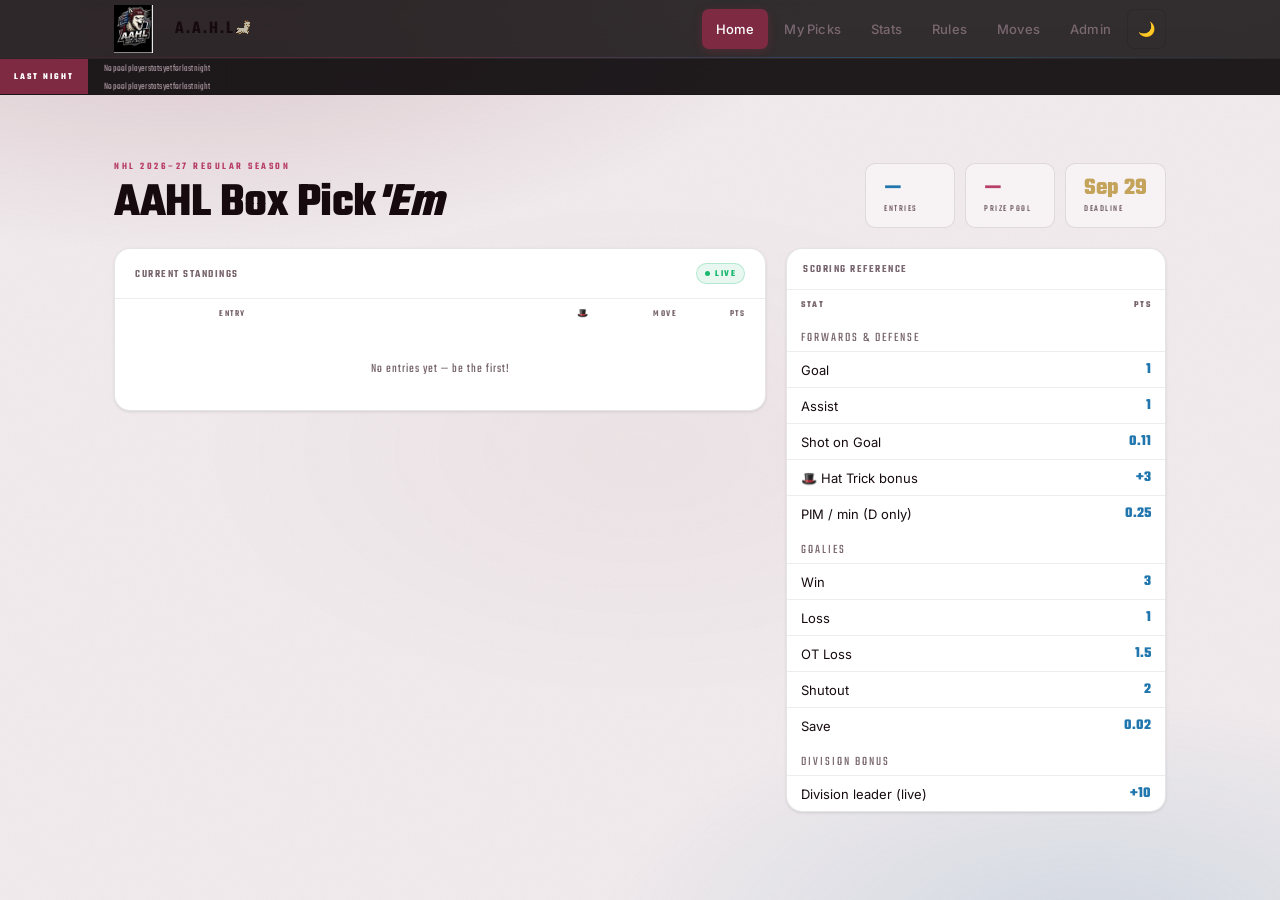
==== commit 5c202cd3: "Change fetch source from ENTRIES_CSV to ENTRIES_CSV_IDX" ====
--- a/index.html
+++ b/index.html
@@ -350,7 +350,7 @@
   }
 
   try {
-    const res = await fetch(ENTRIES_CSV);
+    const res = await fetch(ENTRIES_CSV_IDX);
     const text = await res.text();
     const rows = text.trim().split('\n').slice(1);
     const entryRow = rows.find(r => r.includes(entry.entry));
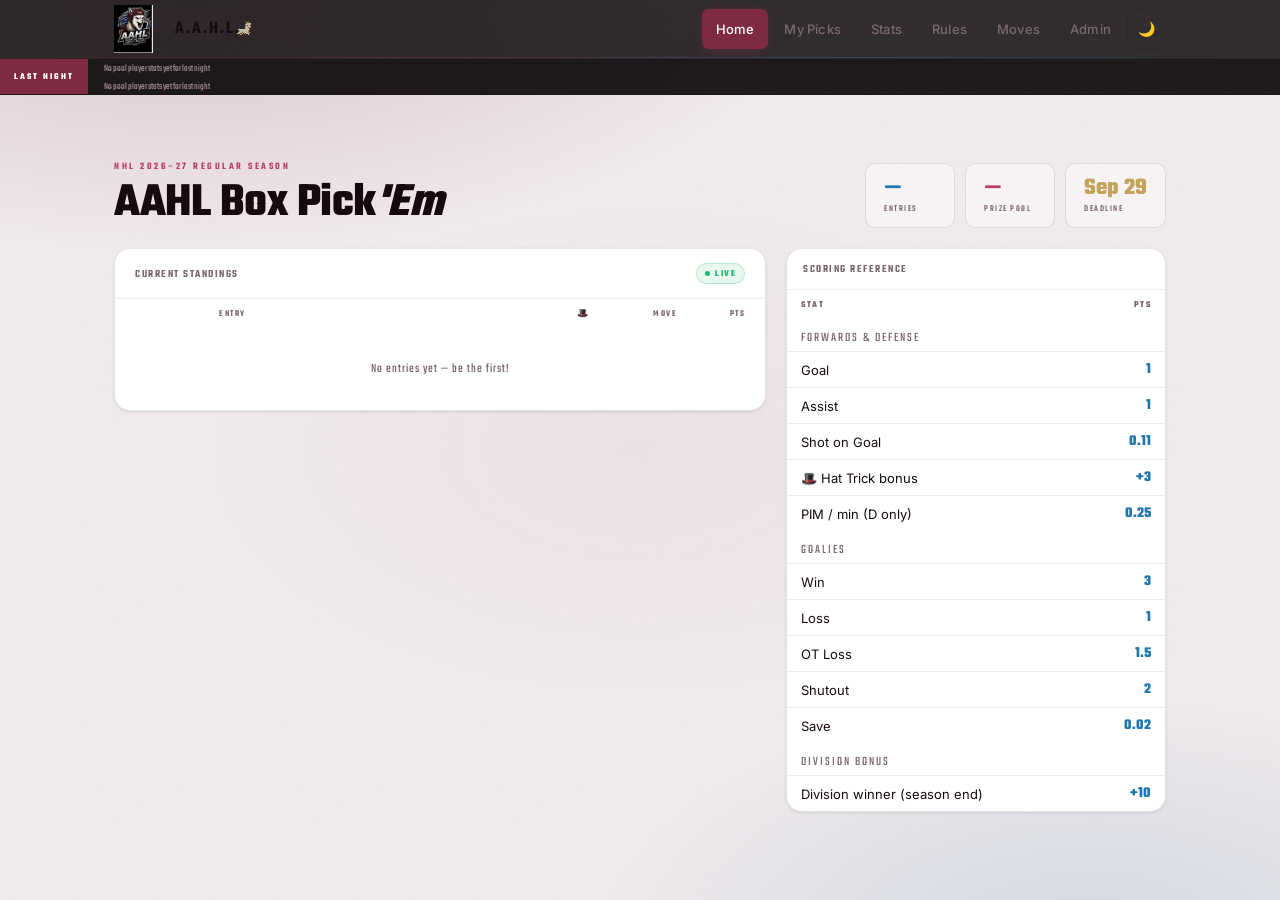
==== commit 3e624da7: "Update index.html" ====
--- a/index.html
+++ b/index.html
@@ -108,7 +108,7 @@
             <tr><td>Shutout</td><td class="pts-val" style="text-align:right">2</td></tr>
             <tr><td>Save</td><td class="pts-val" style="text-align:right">0.02</td></tr>
             <tr><td colspan="2" class="sec-lbl">Division Bonus</td></tr>
-            <tr><td>Division leader (live)</td><td class="pts-val" style="text-align:right">+10</td></tr>
+            <tr><td>Division winner (season end)</td><td class="pts-val" style="text-align:right">+10</td></tr>
           </tbody>
         </table>
       </div>
@@ -211,7 +211,7 @@
         </div>
       </div>`;
     }).join('') +
-    `<div style="padding:7px 14px;font-family:Teko,sans-serif;font-size:9px;color:var(--muted2)">+10 pts while your picked team leads their division</div>`;
+    `<div style="padding:7px 14px;font-family:Teko,sans-serif;font-size:9px;color:var(--muted2)">+10 pts if your picked team wins the division</div>`;
 
     card.style.display = 'block';
   } catch(e) {
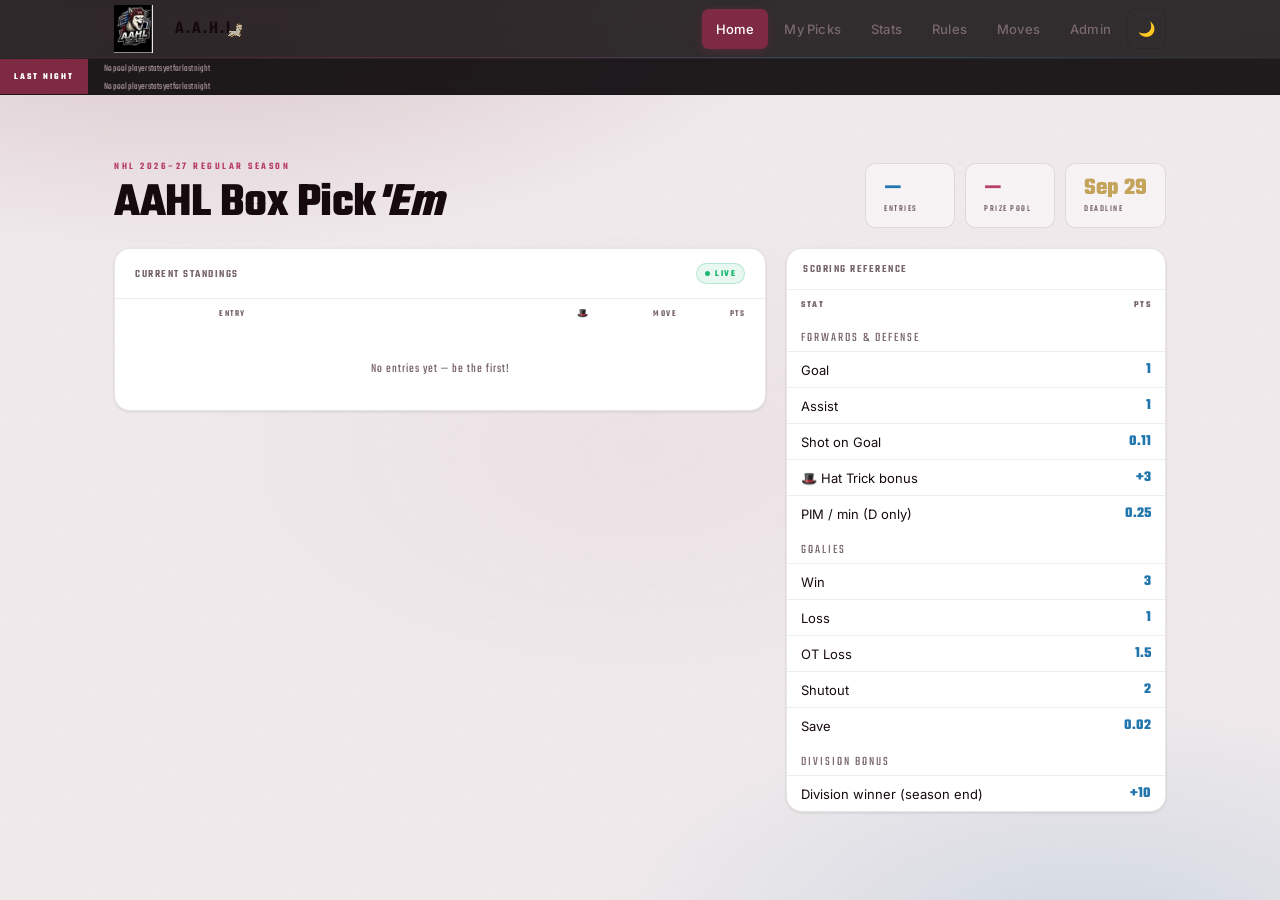
==== commit 8f265391: "Update index.html" ====
--- a/index.html
+++ b/index.html
@@ -38,7 +38,6 @@
 <div class="page on">
 <div class="wrap">
 
-  
   <!-- ══ ACTIVITY FEED ══ -->
   <div id="activity-feed" style="display:none" class="mb-16">
     <div class="mini-head" style="border-radius:var(--r) var(--r) 0 0;border-bottom:none;margin-bottom:0">Recent Activity</div>
@@ -133,6 +132,7 @@
       <div class="tp-tab" onclick="filterLiveRoster('F',this)">Forwards</div>
       <div class="tp-tab" onclick="filterLiveRoster('D',this)">Defense</div>
       <div class="tp-tab" onclick="filterLiveRoster('G',this)">Goalies</div>
+      <div class="tp-tab" onclick="filterLiveRoster('DIV',this)">Divisions</div>
     </div>
     <div class="tp-scroll">
       <table class="tp-table" id="tp-table">
@@ -145,6 +145,8 @@
         <tbody id="tp-tbody"></tbody>
         <tfoot id="tp-tfoot"></tfoot>
       </table>
+      <!-- Division picks panel — shown when DIV tab active -->
+      <div id="tp-div-panel" style="display:none;padding:16px"></div>
     </div>
   </div>
 </div>
@@ -157,13 +159,12 @@
 <script src="main.js?v=7"></script>
 <script>
 // ── HOME PAGE: standings display & team panel ──
-// All data fetching (fetchStandings, fetchNightlyStats, LIVE_BOARD, NIGHTLY_STATS) lives in main.js
-
-
+
+// Division leaders cache (populated by buildDivisionTracker)
+let DIVISION_LEADERS = {};
 
 async function buildDivisionTracker() {
   try {
-    // Fetch division leaders and entries division picks in parallel
     const [leadersRes, entriesRes] = await Promise.all([
       fetch(WEBAPP_URL + '?action=getDivisionLeaders'),
       fetch('https://docs.google.com/spreadsheets/d/e/2PACX-1vQlbZGgMZjZhJIVIJoXKNASqTsn-sYJN5u9QmUGKGaJDdqXHbNSxbCeWR4qkS1PqCnP5AvVezXwOMzj/pub?gid=0&single=true&output=csv&t=' + Date.now())
@@ -172,7 +173,9 @@
     const leadData = await leadersRes.json();
     if (!leadData.success || !leadData.leaders) return;
 
-    // Parse entries to get division picks (cols 32-35 = Atlantic,Metro,Central,Pacific)
+    // Cache leaders globally for team panel use
+    DIVISION_LEADERS = leadData.leaders;
+
     const entryText = await entriesRes.text();
     const divPicks = { Atlantic:[], Metropolitan:[], Central:[], Pacific:[] };
     entryText.trim().split('\n').slice(1).forEach(line => {
@@ -190,10 +193,9 @@
     if (!card || !body) return;
 
     const divOrder = ['Atlantic','Metropolitan','Central','Pacific'];
-    const leaders = leadData.leaders;
 
     body.innerHTML = divOrder.map(div => {
-      const leader = leaders[div];
+      const leader = DIVISION_LEADERS[div];
       if (!leader) return '';
       const leaderTeam = (leader.team||'').toLowerCase();
       const pickCount = (divPicks[div]||[]).filter(p => p === leaderTeam).length;
@@ -245,7 +247,7 @@
         <div style="font-family:Teko,sans-serif;font-size:11px;color:var(--muted2);white-space:nowrap">${m.effectiveDate}</div>
       </div>`).join('');
     feed.style.display = 'block';
-  } catch(e) { /* silent fail — no moves yet */ }
+  } catch(e) { /* silent fail */ }
 }
 
 function buildLiveStandings() {
@@ -266,13 +268,19 @@
     const mvCls = tv>0?'trend-up':tv<0?'trend-dn':'trend-eq';
     const mvLbl = tv>0?'▲'+tv:tv<0?'▼'+Math.abs(tv):'—';
     const ini = initials(e.name);
-    return '<div class="sc-row '+rowCls+'" onclick="openLiveTeamPanel(\''+e.name.replace(/'/g,"\\'")+'\')">'      +'<div class="sc-pos '+rowCls+'">'+posDisplay+'</div>'      +'<div class="sc-av">'+ini+'</div>'      +'<div class="sc-info"><div class="sc-name">'+e.name+'</div><div class="sc-team">'+(e.owner||'')+'</div></div>'      +'<div class="sc-ht"></div>'      +'<div><span class="lb-trend '+mvCls+'">'+mvLbl+'</span></div>'      +'<div class="sc-pts '+rowCls+'">'+e.pts.toLocaleString()+'</div></div>';
+    return '<div class="sc-row '+rowCls+'" onclick="openLiveTeamPanel(\''+e.name.replace(/'/g,"\\'")+'\')">'
+      +'<div class="sc-pos '+rowCls+'">'+posDisplay+'</div>'
+      +'<div class="sc-av">'+ini+'</div>'
+      +'<div class="sc-info"><div class="sc-name">'+e.name+'</div><div class="sc-team">'+(e.owner||'')+'</div></div>'
+      +'<div class="sc-ht"></div>'
+      +'<div><span class="lb-trend '+mvCls+'">'+mvLbl+'</span></div>'
+      +'<div class="sc-pts '+rowCls+'">'+e.pts.toLocaleString()+'</div></div>';
   }).join('');
 }
 
 let currentLiveRoster = [];
-
-// ── Players panel data (top-level so fetchPlayersForPanel is accessible at init) ──
+let currentLiveDivPicks = {}; // { Atlantic: 'Boston Bruins', ... }
+
 const ENTRIES_CSV_IDX = 'https://docs.google.com/spreadsheets/d/e/2PACX-1vQlbZGgMZjZhJIVIJoXKNASqTsn-sYJN5u9QmUGKGaJDdqXHbNSxbCeWR4qkS1PqCnP5AvVezXwOMzj/pub?gid=0&single=true&output=csv&v=2';
 const PLAYERS_CSV_IDX = 'https://docs.google.com/spreadsheets/d/e/2PACX-1vQlbZGgMZjZhJIVIJoXKNASqTsn-sYJN5u9QmUGKGaJDdqXHbNSxbCeWR4qkS1PqCnP5AvVezXwOMzj/pub?gid=1949508708&single=true&output=csv&t=' + Date.now();
 let PLAYERS_MAP = {};
@@ -321,6 +329,7 @@
 async function openLiveTeamPanel(teamName) {
   const entry = LIVE_BOARD.find(e => e.name === teamName);
   if (!entry) return;
+
   document.getElementById('tp-av').textContent = initials(entry.name);
   document.getElementById('tp-tname').textContent = entry.name;
   document.getElementById('tp-owner').textContent = entry.owner || '';
@@ -330,7 +339,12 @@
   document.getElementById('modal-overlay').classList.add('open');
   document.body.style.overflow = 'hidden';
 
-  // Players data loaded via fetchPlayersForPanel() at page init
+  // Reset tabs — show roster tab by default
+  document.querySelectorAll('.tp-tab').forEach(t => t.classList.remove('active'));
+  document.querySelector('.tp-tab').classList.add('active');
+  document.getElementById('tp-table').style.display = '';
+  document.getElementById('tp-div-panel').style.display = 'none';
+
   const boxLabels = [
     'Forwards 1','Forwards 2','Forwards 3','Forwards 4','Forwards 5','Forwards 6',
     'Forwards 7','Forwards 8','Forwards 9','Forwards 10','Forwards 11','Forwards 12',
@@ -356,24 +370,47 @@
     const entryRow = rows.find(r => r.includes(entry.entry));
     if (!entryRow) throw new Error('Entry not found');
     const cols = parseCSVLine(entryRow);
+
+    // Player picks (cols 8–31)
     const picks = cols.slice(8, 32);
     currentLiveRoster = picks.map((name, i) => ({
       name: name.trim(),
       pos: i < 12 ? 'F' : i < 18 ? 'D' : 'G',
       box: boxLabels[i]
     })).filter(p => p.name);
+
+    // Division picks (cols 32–35: Atlantic, Metro, Central, Pacific)
+    currentLiveDivPicks = {
+      Atlantic:     (cols[32]||'').trim(),
+      Metropolitan: (cols[33]||'').trim(),
+      Central:      (cols[34]||'').trim(),
+      Pacific:      (cols[35]||'').trim(),
+    };
+
     renderLiveRoster('ALL');
   } catch(err) {
     console.error('Roster load failed:', err);
     document.getElementById('tp-tbody').innerHTML = '<tr><td colspan="15" style="text-align:center;padding:30px;color:var(--muted)">Roster data unavailable.</td></tr>';
     currentLiveRoster = [];
+    currentLiveDivPicks = {};
   }
-
-  document.querySelectorAll('.tp-tab').forEach(t => t.classList.remove('active'));
-  document.querySelector('.tp-tab').classList.add('active');
 }
 
 function renderLiveRoster(filter) {
+  const table = document.getElementById('tp-table');
+  const divPanel = document.getElementById('tp-div-panel');
+
+  // Division tab
+  if (filter === 'DIV') {
+    table.style.display = 'none';
+    divPanel.style.display = 'block';
+    renderDivisionTab();
+    return;
+  }
+
+  table.style.display = '';
+  divPanel.style.display = 'none';
+
   const tbody = document.getElementById('tp-tbody');
   let rows = filter === 'ALL' ? currentLiveRoster : currentLiveRoster.filter(p => p.pos === filter);
   if (!rows.length) { tbody.innerHTML = '<tr><td colspan="11" style="text-align:center;padding:30px">No players</td></tr>'; return; }
@@ -397,11 +434,58 @@
          + '<td class="tp-stat-num">—</td><td class="tp-stat-num">—</td><td class="tp-stat-num">—</td>'
          + '<td class="tp-stat-num">—</td><td class="tp-stat-num">'+(ps?.hatTricks>0?'🎩':'—')+'</td>';
     }
-    return '<tr'+(isIR?' style="opacity:0.55"':'')+'>'      +'<td><span class="tp-pos-badge pos-'+p.pos+'">'+p.pos+'</span></td>'      +'<td><div class="tp-pname">'+p.name+(isIR?' <span class="ir-badge">IR</span>':'')+'</div><div class="tp-box">'+p.box+'</div></td>'      +'<td><div class="tp-nhl">'+team+'</div></td>'      +sc      +'<td class="tp-pts-num" style="color:var(--burgundy2)">'+pts+'</td>'      +'</tr>';
+    return '<tr'+(isIR?' style="opacity:0.55"':'')+'>'
+      +'<td><span class="tp-pos-badge pos-'+p.pos+'">'+p.pos+'</span></td>'
+      +'<td><div class="tp-pname">'+p.name+(isIR?' <span class="ir-badge">IR</span>':'')+'</div><div class="tp-box">'+p.box+'</div></td>'
+      +'<td><div class="tp-nhl">'+team+'</div></td>'
+      +sc
+      +'<td class="tp-pts-num" style="color:var(--burgundy2)">'+pts+'</td>'
+      +'</tr>';
   }).join('');
 
   const tfoot = document.getElementById('tp-tfoot');
   if (tfoot) tfoot.innerHTML = '<tr class="tp-footer"><td colspan="10" style="padding:12px 16px;font-family:Teko,sans-serif;font-size:11px;color:var(--muted);letter-spacing:1px;text-transform:uppercase">Season Total</td><td class="tp-pts-num" style="font-size:17px;color:var(--burgundy2);padding:12px 16px">'+Math.round(totalPts*100)/100+'</td></tr>';
+}
+
+function renderDivisionTab() {
+  const panel = document.getElementById('tp-div-panel');
+  const divOrder = ['Atlantic', 'Metropolitan', 'Central', 'Pacific'];
+
+  let bonusTotal = 0;
+
+  const rows = divOrder.map(div => {
+    const pick = currentLiveDivPicks[div] || '—';
+    const leader = DIVISION_LEADERS[div] || null;
+    const leaderTeam = leader ? leader.team : null;
+    const isLeading = leaderTeam && pick !== '—' &&
+      leaderTeam.toLowerCase() === pick.toLowerCase();
+    if (isLeading) bonusTotal += 10;
+
+    const statusIcon = pick === '—' ? '' : isLeading
+      ? '<span style="color:var(--green);font-size:16px" title="Currently leading">✓</span>'
+      : '<span style="color:var(--muted);font-size:16px" title="Not currently leading">✗</span>';
+
+    const leaderStr = leaderTeam
+      ? `<div style="font-family:Teko,sans-serif;font-size:10px;color:var(--muted);margin-top:3px">Current leader: <span style="color:var(--text)">${leaderTeam}</span> · ${leader.pts} pts</div>`
+      : '';
+
+    return `<div style="display:flex;align-items:center;gap:14px;padding:13px 0;border-bottom:1px solid var(--border)">
+      <div style="flex:1;min-width:0">
+        <div style="font-family:Teko,sans-serif;font-size:9px;color:var(--muted);letter-spacing:1.5px;text-transform:uppercase;margin-bottom:3px">${div} Division</div>
+        <div style="font-size:15px;font-weight:700;color:${isLeading?'var(--green)':pick==='—'?'var(--muted)':'var(--text)'}">${pick}</div>
+        ${leaderStr}
+      </div>
+      <div style="flex-shrink:0">${statusIcon}</div>
+    </div>`;
+  }).join('');
+
+  const bonusNote = `<div style="margin-top:14px;padding:10px 14px;background:var(--surface2);border:1px solid var(--border2);border-radius:var(--r);display:flex;align-items:center;justify-content:space-between">
+    <div style="font-family:Teko,sans-serif;font-size:11px;color:var(--muted);letter-spacing:1px;text-transform:uppercase">Season end bonus (if picks hold)</div>
+    <div style="font-family:Teko,sans-serif;font-size:22px;font-weight:700;color:var(--gold)">+${bonusTotal} pts</div>
+  </div>
+  <div style="margin-top:8px;font-family:Teko,sans-serif;font-size:10px;color:var(--muted2)">✓ = currently leading · +10 pts per correct pick awarded at season end</div>`;
+
+  panel.innerHTML = rows + bonusNote;
 }
 
 function filterLiveRoster(pos, btn) {
@@ -425,6 +509,9 @@
   buildLiveStandings();
   updateLivePayouts();
 });
+
+function closeTeamPanel() { const el = document.getElementById('modal-overlay'); if (el) el.classList.remove('open'); document.body.style.overflow = ''; }
+function overlayClick(e) { if (e.target === document.getElementById('modal-overlay')) closeTeamPanel(); }
 </script>
 </body>
 </html>
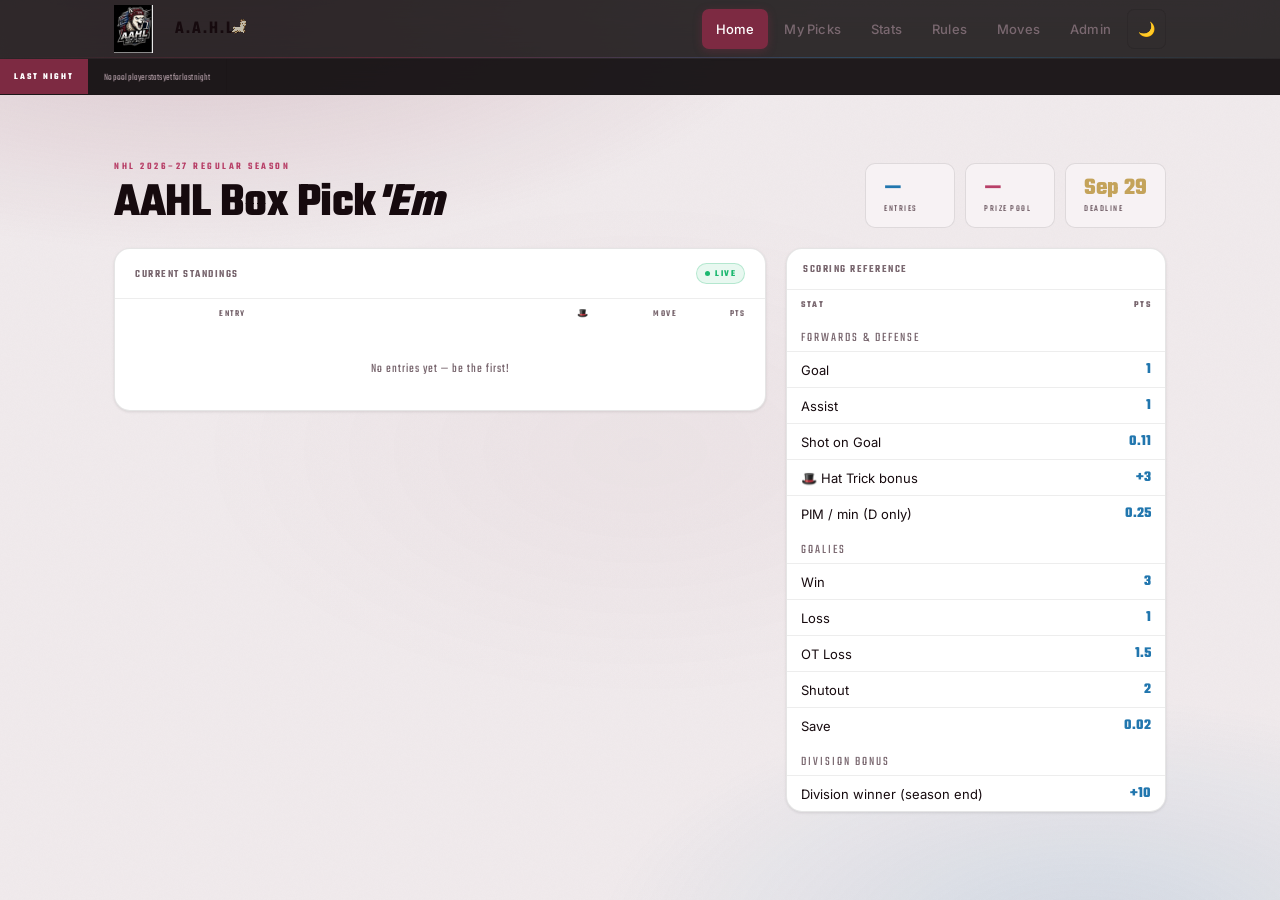
==== commit 1addf20b: "Update index.html" ====
--- a/index.html
+++ b/index.html
@@ -145,7 +145,6 @@
         <tbody id="tp-tbody"></tbody>
         <tfoot id="tp-tfoot"></tfoot>
       </table>
-      <!-- Division picks panel — shown when DIV tab active -->
       <div id="tp-div-panel" style="display:none;padding:16px"></div>
     </div>
   </div>
@@ -156,32 +155,67 @@
   <div class="toast-body" id="toast-b"></div>
 </div>
 
-<script src="main.js?v=7"></script>
+<script src="data.js?v=1"></script>
+<script src="main.js?v=8"></script>
 <script>
-// ── HOME PAGE: standings display & team panel ──
-
-// Division leaders cache (populated by buildDivisionTracker)
+// ── INDEX.HTML page-specific logic ──
+
+const ENTRIES_CSV_IDX = 'https://docs.google.com/spreadsheets/d/e/2PACX-1vQlbZGgMZjZhJIVIJoXKNASqTsn-sYJN5u9QmUGKGaJDdqXHbNSxbCeWR4qkS1PqCnP5AvVezXwOMzj/pub?gid=0&single=true&output=csv&v=2';
+
 let DIVISION_LEADERS = {};
+let currentLiveRoster = [];
+let currentLiveDivPicks = {};
+let PLAYERS_MAP = {};
+
+async function fetchPlayersForPanel() {
+  try {
+    const res = await fetch(PLAYERS_CSV);
+    const text = await res.text();
+    text.trim().split('\n').slice(1).forEach(line => {
+      const cols = parseCSVLine(line);
+      const name = (cols[0]||'').trim();
+      if (!name) return;
+      PLAYERS_MAP[name] = {
+        team:      (cols[1]||'').trim(),
+        pos:       (cols[2]||'').trim(),
+        goals:     parseInt(cols[5])||0,
+        assists:   parseInt(cols[6])||0,
+        sog:       parseInt(cols[7])||0,
+        pim:       parseInt(cols[8])||0,
+        wins:      parseInt(cols[9])||0,
+        losses:    parseInt(cols[10])||0,
+        otl:       parseInt(cols[11])||0,
+        shutouts:  parseInt(cols[12])||0,
+        saves:     parseInt(cols[13])||0,
+        hatTricks: parseInt(cols[14])||0,
+        onIR:      (cols[15]||'').trim().toUpperCase() === 'TRUE',
+      };
+    });
+  } catch(e) { console.warn('Players fetch failed:', e); }
+}
+
+function calcPlayerPoolPts(p) {
+  if (!p) return 0;
+  if (p.pos === 'G') return Math.round((p.wins*3 + p.losses + p.otl*1.5 + p.shutouts*2 + p.saves*0.02)*100)/100;
+  const ht = p.hatTricks > 0 ? p.hatTricks * 3 : 0;
+  const pim = p.pos === 'D' ? p.pim * 0.25 : 0;
+  return Math.round((p.goals + p.assists + p.sog*0.11 + ht + pim)*100)/100;
+}
 
 async function buildDivisionTracker() {
   try {
     const [leadersRes, entriesRes] = await Promise.all([
       fetch(WEBAPP_URL + '?action=getDivisionLeaders'),
-      fetch('https://docs.google.com/spreadsheets/d/e/2PACX-1vQlbZGgMZjZhJIVIJoXKNASqTsn-sYJN5u9QmUGKGaJDdqXHbNSxbCeWR4qkS1PqCnP5AvVezXwOMzj/pub?gid=0&single=true&output=csv&t=' + Date.now())
+      fetch(ENTRIES_CSV_IDX)
     ]);
-
     const leadData = await leadersRes.json();
     if (!leadData.success || !leadData.leaders) return;
-
-    // Cache leaders globally for team panel use
     DIVISION_LEADERS = leadData.leaders;
 
     const entryText = await entriesRes.text();
     const divPicks = { Atlantic:[], Metropolitan:[], Central:[], Pacific:[] };
     entryText.trim().split('\n').slice(1).forEach(line => {
-      const cols = []; let cur='', inQ=false;
-      for(const ch of line){if(ch==='"'){inQ=!inQ;}else if(ch===','&&!inQ){cols.push(cur.trim());cur='';}else{cur+=ch;}}
-      cols.push(cur.trim());
+      const cols = parseCSVLine(line);
       if(cols[32]) divPicks.Atlantic.push(cols[32].trim().toLowerCase());
       if(cols[33]) divPicks.Metropolitan.push(cols[33].trim().toLowerCase());
       if(cols[34]) divPicks.Central.push(cols[34].trim().toLowerCase());
@@ -192,15 +226,12 @@
     const body = document.getElementById('div-tracker-body');
     if (!card || !body) return;
 
-    const divOrder = ['Atlantic','Metropolitan','Central','Pacific'];
-
-    body.innerHTML = divOrder.map(div => {
+    body.innerHTML = ['Atlantic','Metropolitan','Central','Pacific'].map(div => {
       const leader = DIVISION_LEADERS[div];
       if (!leader) return '';
       const leaderTeam = (leader.team||'').toLowerCase();
       const pickCount = (divPicks[div]||[]).filter(p => p === leaderTeam).length;
       const total = (divPicks[div]||[]).length;
-
       return `<div style="display:flex;align-items:center;gap:10px;padding:10px 14px;border-bottom:1px solid var(--border)">
         <div style="flex:1;min-width:0">
           <div style="font-family:Teko,sans-serif;font-size:9px;color:var(--muted);letter-spacing:1.5px;text-transform:uppercase;margin-bottom:2px">${div}</div>
@@ -212,13 +243,9 @@
           <div style="font-family:Teko,sans-serif;font-size:9px;color:var(--muted)">of ${total} earning</div>
         </div>
       </div>`;
-    }).join('') +
-    `<div style="padding:7px 14px;font-family:Teko,sans-serif;font-size:9px;color:var(--muted2)">+10 pts if your picked team wins the division</div>`;
-
+    }).join('') + `<div style="padding:7px 14px;font-family:Teko,sans-serif;font-size:9px;color:var(--muted2)">+10 pts if your picked team wins the division</div>`;
     card.style.display = 'block';
-  } catch(e) {
-    console.warn('Division tracker failed:', e);
-  }
+  } catch(e) { console.warn('Division tracker failed:', e); }
 }
 
 async function loadActivityFeed() {
@@ -247,7 +274,7 @@
         <div style="font-family:Teko,sans-serif;font-size:11px;color:var(--muted2);white-space:nowrap">${m.effectiveDate}</div>
       </div>`).join('');
     feed.style.display = 'block';
-  } catch(e) { /* silent fail */ }
+  } catch(e) { /* silent */ }
 }
 
 function buildLiveStandings() {
@@ -259,7 +286,7 @@
   }
   const last = LIVE_BOARD.length - 1;
   el.innerHTML = LIVE_BOARD.map((e, i) => {
-    const isFirst = i === 0, isLast = i === last;
+    const isFirst = i===0, isLast = i===last;
     const rowCls = isFirst?'r1':i===1?'r2':i===2?'r3':isLast?'rl':'';
     const posDisplay = isLast
       ? '<span style="font-family:\'Teko\',sans-serif;font-size:8px;letter-spacing:1px;color:var(--muted)">LAST</span>'
@@ -267,63 +294,14 @@
     const tv = parseInt(e.trend) || 0;
     const mvCls = tv>0?'trend-up':tv<0?'trend-dn':'trend-eq';
     const mvLbl = tv>0?'▲'+tv:tv<0?'▼'+Math.abs(tv):'—';
-    const ini = initials(e.name);
-    return '<div class="sc-row '+rowCls+'" onclick="openLiveTeamPanel(\''+e.name.replace(/'/g,"\\'")+'\')">'
-      +'<div class="sc-pos '+rowCls+'">'+posDisplay+'</div>'
-      +'<div class="sc-av">'+ini+'</div>'
-      +'<div class="sc-info"><div class="sc-name">'+e.name+'</div><div class="sc-team">'+(e.owner||'')+'</div></div>'
-      +'<div class="sc-ht"></div>'
-      +'<div><span class="lb-trend '+mvCls+'">'+mvLbl+'</span></div>'
-      +'<div class="sc-pts '+rowCls+'">'+e.pts.toLocaleString()+'</div></div>';
+    return '<div class="sc-row '+rowCls+'" onclick="openLiveTeamPanel(\''+e.name.replace(/'/g,"\\'")+'\')">'+
+      '<div class="sc-pos '+rowCls+'">'+posDisplay+'</div>'+
+      '<div class="sc-av">'+initials(e.name)+'</div>'+
+      '<div class="sc-info"><div class="sc-name">'+e.name+'</div><div class="sc-team">'+(e.owner||'')+'</div></div>'+
+      '<div class="sc-ht"></div>'+
+      '<div><span class="lb-trend '+mvCls+'">'+mvLbl+'</span></div>'+
+      '<div class="sc-pts '+rowCls+'">'+e.pts.toLocaleString()+'</div></div>';
   }).join('');
-}
-
-let currentLiveRoster = [];
-let currentLiveDivPicks = {}; // { Atlantic: 'Boston Bruins', ... }
-
-const ENTRIES_CSV_IDX = 'https://docs.google.com/spreadsheets/d/e/2PACX-1vQlbZGgMZjZhJIVIJoXKNASqTsn-sYJN5u9QmUGKGaJDdqXHbNSxbCeWR4qkS1PqCnP5AvVezXwOMzj/pub?gid=0&single=true&output=csv&v=2';
-const PLAYERS_CSV_IDX = 'https://docs.google.com/spreadsheets/d/e/2PACX-1vQlbZGgMZjZhJIVIJoXKNASqTsn-sYJN5u9QmUGKGaJDdqXHbNSxbCeWR4qkS1PqCnP5AvVezXwOMzj/pub?gid=1949508708&single=true&output=csv&t=' + Date.now();
-let PLAYERS_MAP = {};
-
-async function fetchPlayersForPanel() {
-  try {
-    const res = await fetch(PLAYERS_CSV_IDX);
-    const text = await res.text();
-    text.trim().split('\n').slice(1).forEach(line => {
-      const cols = []; let cur = '', inQ = false;
-      for (const ch of line) {
-        if (ch==='"'){inQ=!inQ;}
-        else if(ch===','&&!inQ){cols.push(cur.trim());cur='';}
-        else{cur+=ch;}
-      }
-      cols.push(cur.trim());
-      const name = (cols[0]||'').trim();
-      if (!name) return;
-      PLAYERS_MAP[name] = {
-        team:      (cols[1]||'').trim(),
-        pos:       (cols[2]||'').trim(),
-        goals:     parseInt(cols[5])||0,
-        assists:   parseInt(cols[6])||0,
-        sog:       parseInt(cols[7])||0,
-        pim:       parseInt(cols[8])||0,
-        wins:      parseInt(cols[9])||0,
-        losses:    parseInt(cols[10])||0,
-        otl:       parseInt(cols[11])||0,
-        shutouts:  parseInt(cols[12])||0,
-        saves:     parseInt(cols[13])||0,
-        hatTricks: parseInt(cols[14])||0,
-        onIR:      (cols[15]||'').trim().toUpperCase() === 'TRUE',
-      };
-    });
-  } catch(e) { console.warn('Players fetch failed:', e); }
-}
-
-function calcPlayerPoolPts(p) {
-  if (!p) return 0;
-  if (p.pos === 'G') return Math.round((p.wins*3 + p.losses + p.otl*1.5 + p.shutouts*2 + p.saves*0.02)*100)/100;
-  const ht = p.hatTricks > 0 ? p.hatTricks * 3 : 0;
-  const pim = p.pos === 'D' ? p.pim * 0.25 : 0;
-  return Math.round((p.goals + p.assists + p.sog*0.11 + ht + pim)*100)/100;
 }
 
 async function openLiveTeamPanel(teamName) {
@@ -334,34 +312,20 @@
   document.getElementById('tp-tname').textContent = entry.name;
   document.getElementById('tp-owner').textContent = entry.owner || '';
   document.getElementById('tp-meta').innerHTML =
-    '<div class="tp-stat-pill"><div class="spv burg">'+entry.pts.toLocaleString()+'</div><div class="spl">Total Pts</div></div>'
-    +'<div class="tp-stat-pill"><div class="spv blue">'+(entry.rank||'—')+'</div><div class="spl">Rank</div></div>';
+    '<div class="tp-stat-pill"><div class="spv burg">'+entry.pts.toLocaleString()+'</div><div class="spl">Total Pts</div></div>'+
+    '<div class="tp-stat-pill"><div class="spv blue">'+(entry.rank||'—')+'</div><div class="spl">Rank</div></div>';
   document.getElementById('modal-overlay').classList.add('open');
   document.body.style.overflow = 'hidden';
 
-  // Reset tabs — show roster tab by default
   document.querySelectorAll('.tp-tab').forEach(t => t.classList.remove('active'));
   document.querySelector('.tp-tab').classList.add('active');
   document.getElementById('tp-table').style.display = '';
   document.getElementById('tp-div-panel').style.display = 'none';
 
-  const boxLabels = [
-    'Forwards 1','Forwards 2','Forwards 3','Forwards 4','Forwards 5','Forwards 6',
+  const boxLabels = ['Forwards 1','Forwards 2','Forwards 3','Forwards 4','Forwards 5','Forwards 6',
     'Forwards 7','Forwards 8','Forwards 9','Forwards 10','Forwards 11','Forwards 12',
     'Defense 1','Defense 2','Defense 3','Defense 4','Defense 5','Defense 6',
-    'Goalie 1','Goalie 2','Goalie 3','Goalie 4','Goalie 5','Goalie 6'
-  ];
-
-  function parseCSVLine(line) {
-    const cols = []; let cur = '', inQ = false;
-    for (const ch of line) {
-      if (ch === '"') { inQ = !inQ; }
-      else if (ch === ',' && !inQ) { cols.push(cur.trim()); cur = ''; }
-      else { cur += ch; }
-    }
-    cols.push(cur.trim());
-    return cols;
-  }
+    'Goalie 1','Goalie 2','Goalie 3','Goalie 4','Goalie 5','Goalie 6'];
 
   try {
     const res = await fetch(ENTRIES_CSV_IDX);
@@ -370,23 +334,16 @@
     const entryRow = rows.find(r => r.includes(entry.entry));
     if (!entryRow) throw new Error('Entry not found');
     const cols = parseCSVLine(entryRow);
-
-    // Player picks (cols 8–31)
     const picks = cols.slice(8, 32);
     currentLiveRoster = picks.map((name, i) => ({
-      name: name.trim(),
-      pos: i < 12 ? 'F' : i < 18 ? 'D' : 'G',
-      box: boxLabels[i]
+      name: name.trim(), pos: i<12?'F':i<18?'D':'G', box: boxLabels[i]
     })).filter(p => p.name);
-
-    // Division picks (cols 32–35: Atlantic, Metro, Central, Pacific)
     currentLiveDivPicks = {
       Atlantic:     (cols[32]||'').trim(),
       Metropolitan: (cols[33]||'').trim(),
       Central:      (cols[34]||'').trim(),
       Pacific:      (cols[35]||'').trim(),
     };
-
     renderLiveRoster('ALL');
   } catch(err) {
     console.error('Roster load failed:', err);
@@ -399,76 +356,57 @@
 function renderLiveRoster(filter) {
   const table = document.getElementById('tp-table');
   const divPanel = document.getElementById('tp-div-panel');
-
-  // Division tab
   if (filter === 'DIV') {
-    table.style.display = 'none';
-    divPanel.style.display = 'block';
-    renderDivisionTab();
-    return;
+    table.style.display = 'none'; divPanel.style.display = 'block';
+    renderDivisionTab(); return;
   }
-
-  table.style.display = '';
-  divPanel.style.display = 'none';
-
+  table.style.display = ''; divPanel.style.display = 'none';
   const tbody = document.getElementById('tp-tbody');
-  let rows = filter === 'ALL' ? currentLiveRoster : currentLiveRoster.filter(p => p.pos === filter);
-  if (!rows.length) { tbody.innerHTML = '<tr><td colspan="11" style="text-align:center;padding:30px">No players</td></tr>'; return; }
-
+  let rows = filter==='ALL' ? currentLiveRoster : currentLiveRoster.filter(p => p.pos===filter);
+  if (!rows.length) { tbody.innerHTML = '<tr><td colspan="15" style="text-align:center;padding:30px">No players</td></tr>'; return; }
   let totalPts = 0;
   tbody.innerHTML = rows.map(p => {
-    const ps  = PLAYERS_MAP[p.name] || null;
+    const ps = PLAYERS_MAP[p.name] || null;
     const pts = calcPlayerPoolPts(ps);
     totalPts += pts;
     const isIR = ps?.onIR || false;
     const team = ps?.team || '—';
     let sc = '';
-    if (p.pos === 'G') {
-      sc = '<td class="tp-stat-num">—</td><td class="tp-stat-num">—</td><td class="tp-stat-num">—</td><td class="tp-stat-num">—</td>'
-         + '<td class="tp-stat-num">'+(ps?.wins||0)+'</td><td class="tp-stat-num">'+(ps?.losses||0)+'</td>'
-         + '<td class="tp-stat-num">'+(ps?.otl||0)+'</td><td class="tp-stat-num">'+(ps?.shutouts||0)+'</td>'
-         + '<td class="tp-stat-num">'+(ps?.saves||0)+'</td>';
+    if (p.pos==='G') {
+      sc = '<td class="tp-stat-num">—</td><td class="tp-stat-num">—</td><td class="tp-stat-num">—</td><td class="tp-stat-num">—</td>'+
+        '<td class="tp-stat-num">'+(ps?.wins||0)+'</td><td class="tp-stat-num">'+(ps?.losses||0)+'</td>'+
+        '<td class="tp-stat-num">'+(ps?.otl||0)+'</td><td class="tp-stat-num">'+(ps?.shutouts||0)+'</td>'+
+        '<td class="tp-stat-num">'+(ps?.saves||0)+'</td>';
     } else {
-      sc = '<td class="tp-stat-num">'+(ps?.goals||0)+'</td><td class="tp-stat-num">'+(ps?.assists||0)+'</td>'
-         + '<td class="tp-stat-num">'+(ps?.sog||0)+'</td><td class="tp-stat-num">'+(p.pos==='D'?(ps?.pim||0):'—')+'</td>'
-         + '<td class="tp-stat-num">—</td><td class="tp-stat-num">—</td><td class="tp-stat-num">—</td>'
-         + '<td class="tp-stat-num">—</td><td class="tp-stat-num">'+(ps?.hatTricks>0?'🎩':'—')+'</td>';
+      sc = '<td class="tp-stat-num">'+(ps?.goals||0)+'</td><td class="tp-stat-num">'+(ps?.assists||0)+'</td>'+
+        '<td class="tp-stat-num">'+(ps?.sog||0)+'</td><td class="tp-stat-num">'+(p.pos==='D'?(ps?.pim||0):'—')+'</td>'+
+        '<td class="tp-stat-num">—</td><td class="tp-stat-num">—</td><td class="tp-stat-num">—</td>'+
+        '<td class="tp-stat-num">—</td><td class="tp-stat-num">'+(ps?.hatTricks>0?'🎩':'—')+'</td>';
     }
-    return '<tr'+(isIR?' style="opacity:0.55"':'')+'>'
-      +'<td><span class="tp-pos-badge pos-'+p.pos+'">'+p.pos+'</span></td>'
-      +'<td><div class="tp-pname">'+p.name+(isIR?' <span class="ir-badge">IR</span>':'')+'</div><div class="tp-box">'+p.box+'</div></td>'
-      +'<td><div class="tp-nhl">'+team+'</div></td>'
-      +sc
-      +'<td class="tp-pts-num" style="color:var(--burgundy2)">'+pts+'</td>'
-      +'</tr>';
+    return '<tr'+(isIR?' style="opacity:0.55"':'')+'>'+'<td><span class="tp-pos-badge pos-'+p.pos+'">'+p.pos+'</span></td>'+
+      '<td><div class="tp-pname">'+p.name+(isIR?' <span class="ir-badge">IR</span>':'')+'</div><div class="tp-box">'+p.box+'</div></td>'+
+      '<td><div class="tp-nhl">'+team+'</div></td>'+sc+
+      '<td class="tp-pts-num" style="color:var(--burgundy2)">'+pts+'</td></tr>';
   }).join('');
-
   const tfoot = document.getElementById('tp-tfoot');
-  if (tfoot) tfoot.innerHTML = '<tr class="tp-footer"><td colspan="10" style="padding:12px 16px;font-family:Teko,sans-serif;font-size:11px;color:var(--muted);letter-spacing:1px;text-transform:uppercase">Season Total</td><td class="tp-pts-num" style="font-size:17px;color:var(--burgundy2);padding:12px 16px">'+Math.round(totalPts*100)/100+'</td></tr>';
+  if (tfoot) tfoot.innerHTML = '<tr class="tp-footer"><td colspan="14" style="padding:12px 16px;font-family:Teko,sans-serif;font-size:11px;color:var(--muted);letter-spacing:1px;text-transform:uppercase">Season Total</td><td class="tp-pts-num" style="font-size:17px;color:var(--burgundy2);padding:12px 16px">'+Math.round(totalPts*100)/100+'</td></tr>';
 }
 
 function renderDivisionTab() {
   const panel = document.getElementById('tp-div-panel');
-  const divOrder = ['Atlantic', 'Metropolitan', 'Central', 'Pacific'];
-
   let bonusTotal = 0;
-
-  const rows = divOrder.map(div => {
+  const rows = ['Atlantic','Metropolitan','Central','Pacific'].map(div => {
     const pick = currentLiveDivPicks[div] || '—';
     const leader = DIVISION_LEADERS[div] || null;
     const leaderTeam = leader ? leader.team : null;
-    const isLeading = leaderTeam && pick !== '—' &&
-      leaderTeam.toLowerCase() === pick.toLowerCase();
+    const isLeading = leaderTeam && pick!=='—' && leaderTeam.toLowerCase()===pick.toLowerCase();
     if (isLeading) bonusTotal += 10;
-
-    const statusIcon = pick === '—' ? '' : isLeading
-      ? '<span style="color:var(--green);font-size:16px" title="Currently leading">✓</span>'
-      : '<span style="color:var(--muted);font-size:16px" title="Not currently leading">✗</span>';
-
+    const statusIcon = pick==='—' ? '' : isLeading
+      ? '<span style="color:var(--green);font-size:16px">✓</span>'
+      : '<span style="color:var(--muted);font-size:16px">✗</span>';
     const leaderStr = leaderTeam
       ? `<div style="font-family:Teko,sans-serif;font-size:10px;color:var(--muted);margin-top:3px">Current leader: <span style="color:var(--text)">${leaderTeam}</span> · ${leader.pts} pts</div>`
       : '';
-
     return `<div style="display:flex;align-items:center;gap:14px;padding:13px 0;border-bottom:1px solid var(--border)">
       <div style="flex:1;min-width:0">
         <div style="font-family:Teko,sans-serif;font-size:9px;color:var(--muted);letter-spacing:1.5px;text-transform:uppercase;margin-bottom:3px">${div} Division</div>
@@ -478,14 +416,11 @@
       <div style="flex-shrink:0">${statusIcon}</div>
     </div>`;
   }).join('');
-
-  const bonusNote = `<div style="margin-top:14px;padding:10px 14px;background:var(--surface2);border:1px solid var(--border2);border-radius:var(--r);display:flex;align-items:center;justify-content:space-between">
+  panel.innerHTML = rows + `<div style="margin-top:14px;padding:10px 14px;background:var(--surface2);border:1px solid var(--border2);border-radius:var(--r);display:flex;align-items:center;justify-content:space-between">
     <div style="font-family:Teko,sans-serif;font-size:11px;color:var(--muted);letter-spacing:1px;text-transform:uppercase">Season end bonus (if picks hold)</div>
     <div style="font-family:Teko,sans-serif;font-size:22px;font-weight:700;color:var(--gold)">+${bonusTotal} pts</div>
   </div>
   <div style="margin-top:8px;font-family:Teko,sans-serif;font-size:10px;color:var(--muted2)">✓ = currently leading · +10 pts per correct pick awarded at season end</div>`;
-
-  panel.innerHTML = rows + bonusNote;
 }
 
 function filterLiveRoster(pos, btn) {
@@ -501,7 +436,14 @@
   if (hp) hp.textContent = LIVE_BOARD.length ? '$' + Math.round(prize) : '—';
 }
 
-Promise.all([fetchNightlyStats(), fetchStandings(), fetchIRStatuses(), fetchPrevStats(), fetchPlayersForPanel()]).then(() => {
+// ── INIT ──
+Promise.all([
+  fetchNightlyStats(),
+  fetchStandings(),
+  fetchIRStatuses(),
+  fetchPrevStats(),
+  fetchPlayersForPanel()
+]).then(() => {
   buildStarsOfNight();
   buildTicker();
   loadActivityFeed();
@@ -509,9 +451,6 @@
   buildLiveStandings();
   updateLivePayouts();
 });
-
-function closeTeamPanel() { const el = document.getElementById('modal-overlay'); if (el) el.classList.remove('open'); document.body.style.overflow = ''; }
-function overlayClick(e) { if (e.target === document.getElementById('modal-overlay')) closeTeamPanel(); }
 </script>
 </body>
 </html>
--- a/styles.css
+++ b/styles.css
@@ -299,12 +299,9 @@
 .ticker-tag.live { background: var(--red); animation: livePulse 2s ease-in-out infinite; }
 @keyframes livePulse { 0%,100%{background:var(--red)} 50%{background:#ff4d4d} }
 .live-dot { display: flex; align-items: center; gap: 5px; }
-.ticker-viewport { flex: 1; overflow: hidden; }
-.ticker-reel { height: 36px; display: flex; flex-direction: column; }
-.t-row { display: flex; height: 18px; align-items: center; white-space: nowrap; animation: scrollTicker 35s linear infinite; }
-.t-row2 { animation-direction: reverse; animation-duration: 42s; }
-@keyframes scrollTicker { from { transform: translateX(0); } to { transform: translateX(-33.33%); } }
-.t-item { display: inline-flex; align-items: center; gap: 6px; padding: 0 16px; height: 18px; border-right: 1px solid var(--border); }
+.ticker-viewport { flex: 1; overflow: hidden; position: relative; }
+.ticker-track { display: flex; align-items: center; white-space: nowrap; height: 36px; will-change: transform; }
+.t-item { display: inline-flex; align-items: center; gap: 6px; padding: 0 16px; height: 36px; border-right: 1px solid var(--border); }
 .t-name { font-size: 11px; font-weight: 600; color: var(--text); }
 .t-team { font-family: 'Teko', sans-serif; font-size: 10px; color: var(--muted); }
 .t-game { font-family: 'Teko', sans-serif; font-size: 10px; color: var(--muted2); }
@@ -918,5 +915,3 @@
 .sc-row.rl { opacity: 0.7; }
 .sc-trend { font-family: 'Teko', sans-serif; font-size: 11px; font-weight: 600; padding: 2px 7px; border-radius: 100px; }
 .spv.blue { color: var(--accent); }
-
-/* tp-header-left already in main CSS */
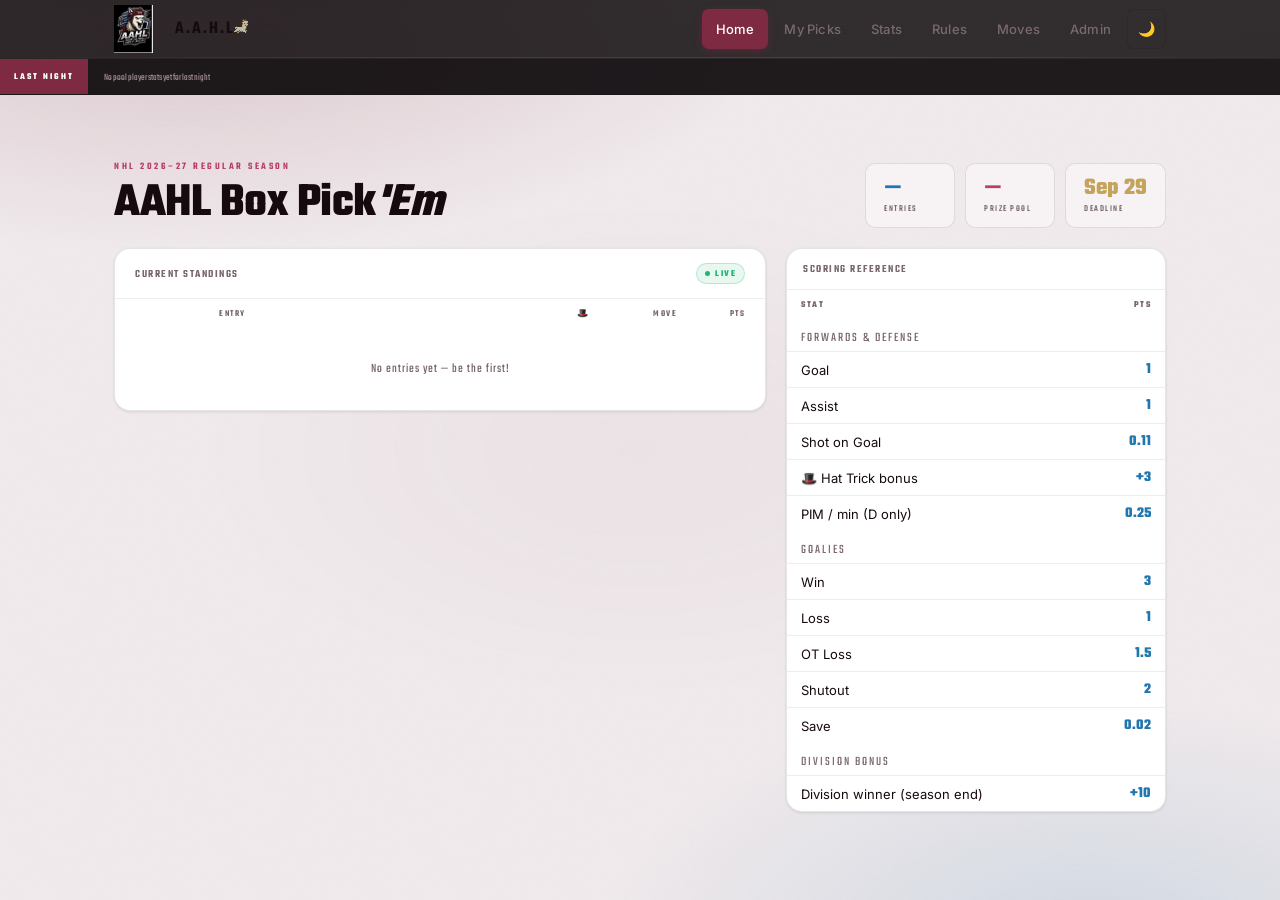
==== commit 5e469adb: "Update index.html" ====
--- a/index.html
+++ b/index.html
@@ -261,7 +261,7 @@
     const list = document.getElementById('activity-list');
     if (!feed || !list) return;
     list.innerHTML = moves.map((m,i) => `
-      <div style="display:flex;align-items:center;gap:10px;padding:9px 16px;font-size:13px;border-bottom:${i<moves.length-1?'1px solid var(--border)':'none'}">
+      <div style="display:flex;align-items:center;gap:10px;padding:10px 16px;font-size:13px;border-bottom:${i<moves.length-1?'1px solid var(--border)':'none'}">
         <span style="font-size:15px">🔄</span>
         <div style="flex:1;min-width:0">
           <div style="font-weight:600;white-space:nowrap;overflow:hidden;text-overflow:ellipsis">
@@ -269,9 +269,14 @@
             <span style="color:var(--muted);margin:0 6px;font-size:12px">→</span>
             <span style="color:#4ade80">${m.newPlayer}</span>
           </div>
-          <div style="font-family:Teko,sans-serif;font-size:11px;color:var(--muted);margin-top:1px">${m.teamName||''} · ${m.boxLabel||''}</div>
+          <div style="font-family:Teko,sans-serif;font-size:11px;color:var(--muted);margin-top:2px">
+            <span style="color:var(--text);font-weight:600">${m.teamName||''}</span>${m.boxLabel?` · ${m.boxLabel}`:''}
+          </div>
         </div>
-        <div style="font-family:Teko,sans-serif;font-size:11px;color:var(--muted2);white-space:nowrap">${m.effectiveDate}</div>
+        <div style="text-align:right;flex-shrink:0">
+          <div style="font-family:Teko,sans-serif;font-size:10px;color:var(--muted2);letter-spacing:1px;text-transform:uppercase">Approved</div>
+          <div style="font-family:Teko,sans-serif;font-size:12px;color:var(--muted)">${m.effectiveDate}</div>
+        </div>
       </div>`).join('');
     feed.style.display = 'block';
   } catch(e) { /* silent */ }
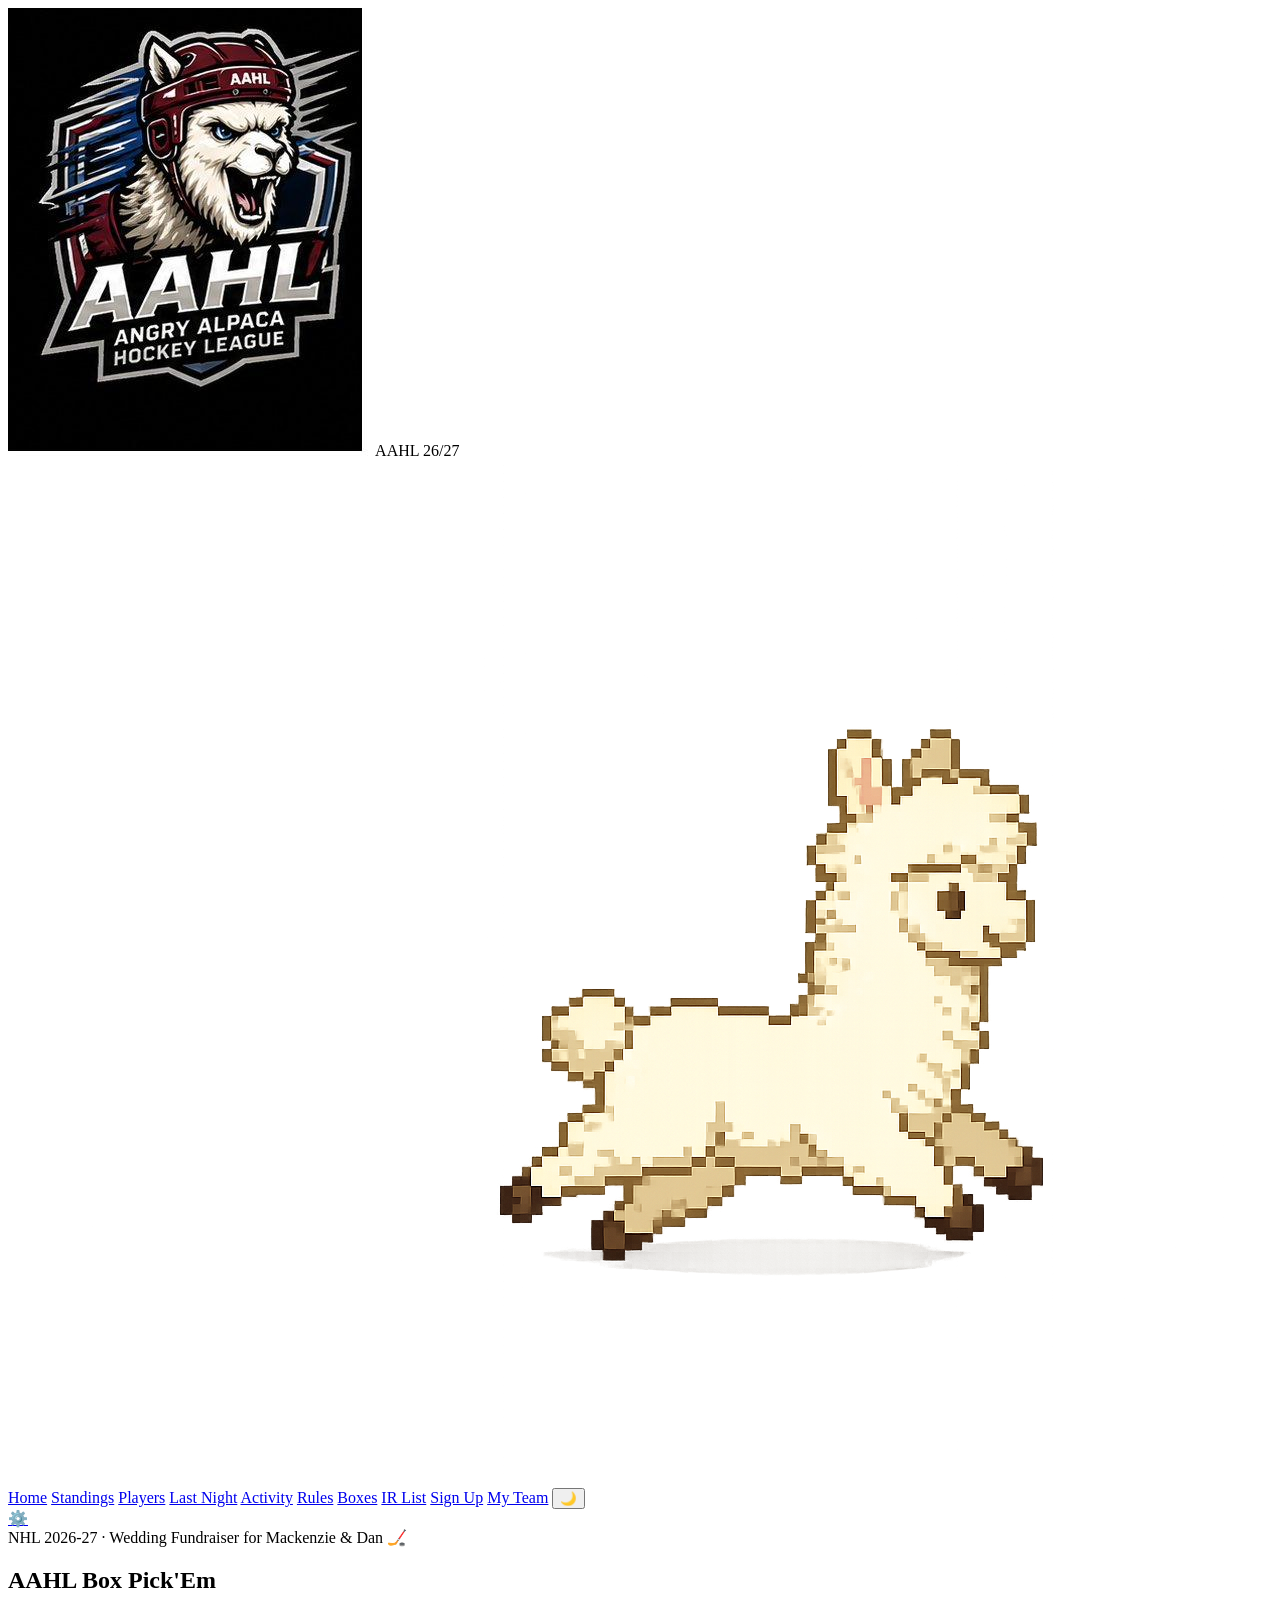
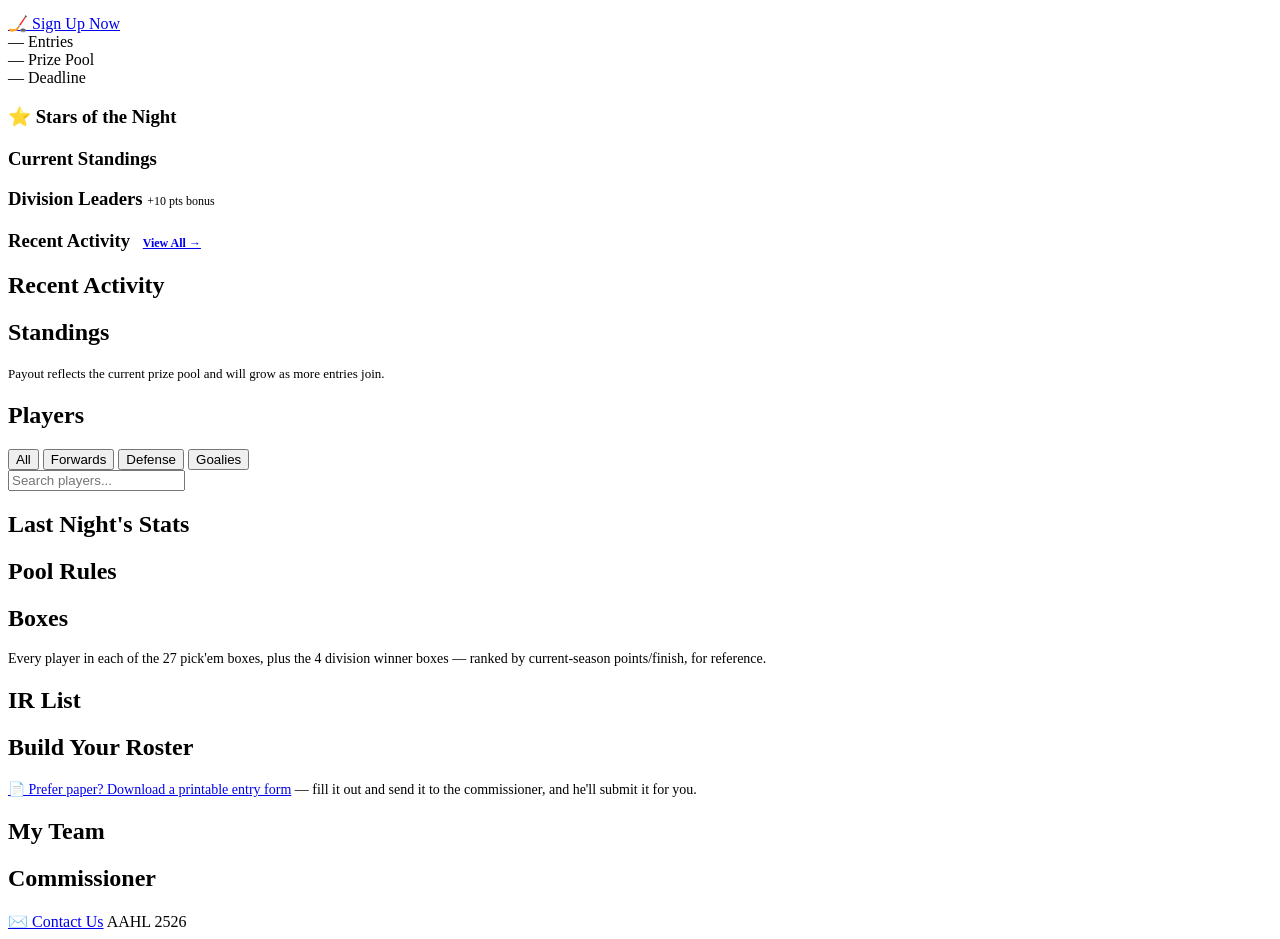
==== commit 25ce37b1: "Update index.html" ====
--- a/index.html
+++ b/index.html
@@ -3,459 +3,167 @@
 <head>
 <meta charset="UTF-8">
 <meta name="viewport" content="width=device-width, initial-scale=1.0">
-<title>Angry Alpaca Hockey League</title>
-<link href="https://fonts.googleapis.com/css2?family=Bebas+Neue&family=Inter:wght@300;400;500;600;700&family=Teko:wght@400;500;600;700&display=swap" rel="stylesheet">
-<link rel="stylesheet" href="styles.css">
-<link rel="icon" type="image/png" href="aahl-logo.png">
+<title>AAHL 2627 — Angry Alpaca Hockey League</title>
+<link rel="icon" type="image/png" href="alpaca-pixel.png">
+<link rel="apple-touch-icon" href="alpaca-pixel.png">
+<link rel="preconnect" href="https://fonts.googleapis.com">
+<link href="https://fonts.googleapis.com/css2?family=Barlow+Condensed:wght@500;600;700;800&family=JetBrains+Mono:wght@400;500;700&display=swap" rel="stylesheet">
+<link rel="stylesheet" href="style.css">
 </head>
 <body>
 
-<header>
+<header class="site-header">
   <div class="header-inner">
-    <div class="wordmark" onclick="window.location.href='index.html'">
-      <img src="aahl-logo.png" alt="AAHL Logo" style="height:48px;width:auto;margin-right:12px;">
-      <div class="wordmark-text">A.A.H.L.</div>
-    </div>
-    <img src="alpaca-pixel.png" alt="" class="alpaca-runner">
-    <nav>
-      <button class="nav-btn active" onclick="window.location.href='index.html'">Home</button>
-      <button class="nav-btn" onclick="window.location.href='picks.html'">My Picks</button>
-      <button class="nav-btn" onclick="window.location.href='standings.html'">Stats</button>
-      <button class="nav-btn" onclick="window.location.href='rules.html'">Rules</button>
-      <button class="nav-btn" onclick="window.location.href='roster-move.html'">Moves</button>
-      <button class="nav-btn" onclick="window.location.href='admin.html'">Admin</button>
+    <span class="brand">
+      <img src="aahl-logo.png" alt="" class="brand-logo" onerror="this.style.display='none'">
+      AAHL <span class="brand-year">26<span class="accent">/</span>27</span>
+      <img src="alpaca-pixel.png" alt="" class="brand-mascot" onerror="this.style.display='none'">
+    </span>
+    <nav class="main-nav">
+      <a href="#" data-view="home" class="nav-link active">Home</a>
+      <a href="#" data-view="standings" class="nav-link">Standings</a>
+      <a href="#" data-view="players" class="nav-link">Players</a>
+      <a href="#" data-view="lastnight" class="nav-link">Last Night</a>
+      <a href="#" data-view="activity" class="nav-link">Activity</a>
+      <a href="#" data-view="rules" class="nav-link">Rules</a>
+      <a href="#" data-view="boxes" class="nav-link">Boxes</a>
+      <a href="#" data-view="ir" class="nav-link">IR List</a>
+      <a href="#" data-view="signup" class="nav-link">Sign Up</a>
+      <a href="#" data-view="managemoves" class="nav-link">My Team</a>
     </nav>
+    <a href="#" data-view="admin" class="nav-link admin-gear-btn" title="Commissioner">⚙️</a>
   </div>
 </header>
 
-<div class="ticker-wrap">
-  <div class="ticker-tag">Last Night</div>
-  <div class="ticker-viewport">
-    <div class="ticker-reel" id="ticker-reel"></div>
+<div id="stat-ticker" class="stat-ticker" style="display:none;">
+  <div class="stat-ticker-track" id="stat-ticker-track"></div>
+</div>
+
+<main id="app">
+
+  <section id="view-home" class="view active">
+    <div class="hero-header-row">
+      <div>
+        <div class="hero-eyebrow mono">NHL 2026-27 · Wedding Fundraiser for Mackenzie &amp; Dan 🏒</div>
+        <h1 class="hero-title-new">AAHL Box Pick<span class="hero-em">'Em</span></h1>
+        <a href="#" data-view="signup" class="nav-link hero-cta-btn" id="hero-signup-cta">🏒 Sign Up Now</a>
+      </div>
+      <div class="hero-badges-row">
+        <div class="hero-badge hero-badge-blue">
+          <span class="hero-badge-value mono" id="hero-entries">—</span>
+          <span class="hero-badge-label">Entries</span>
+        </div>
+        <div class="hero-badge hero-badge-amber">
+          <span class="hero-badge-value mono" id="hero-prizepool">—</span>
+          <span class="hero-badge-label">Prize Pool</span>
+        </div>
+        <div class="hero-badge hero-badge-gold">
+          <span class="hero-badge-value mono" id="deadline-display">—</span>
+          <span class="hero-badge-label">Deadline</span>
+        </div>
+      </div>
+    </div>
+
+    <div style="margin-bottom:20px;">
+      <h3 class="mini-title">⭐ Stars of the Night</h3>
+      <div id="stars-of-night" class="panel"></div>
+    </div>
+
+    <div class="home-grid">
+      <div>
+        <h3 class="mini-title">Current Standings</h3>
+        <div id="home-standings-preview" class="panel"></div>
+      </div>
+      <div>
+        <h3 class="mini-title">Division Leaders <span class="mono" style="color:var(--amber); font-weight:400; font-size:12px;">+10 pts bonus</span></h3>
+        <div id="division-leaders-panel" class="panel"></div>
+      </div>
+    </div>
+
+    <div style="margin-top:20px;">
+      <h3 class="mini-title">Recent Activity <a href="#" data-view="activity" class="nav-link" style="font-size:12px; text-transform:none; letter-spacing:0; margin-left:8px;">View All →</a></h3>
+      <div id="home-activity-teaser" class="panel"></div>
+    </div>
+  </section>
+
+  <section id="view-activity" class="view">
+    <h2 class="section-title">Recent Activity</h2>
+    <div id="recent-activity" class="panel"></div>
+  </section>
+
+  <section id="view-standings" class="view">
+    <h2 class="section-title">Standings</h2>
+    <p style="color:var(--text-dim); font-size:13px; margin-bottom:12px;">Payout reflects the current prize pool and will grow as more entries join.</p>
+    <div id="standings-table" class="panel"></div>
+  </section>
+
+  <section id="view-players" class="view">
+    <h2 class="section-title">Players</h2>
+    <div class="filter-tabs" id="player-filter-tabs">
+      <button class="filter-tab active" data-filter="all">All</button>
+      <button class="filter-tab" data-filter="F">Forwards</button>
+      <button class="filter-tab" data-filter="D">Defense</button>
+      <button class="filter-tab" data-filter="G">Goalies</button>
+    </div>
+    <input id="player-search" class="search-input mono" type="text" placeholder="Search players...">
+    <div id="players-table" class="panel"></div>
+  </section>
+
+  <section id="view-lastnight" class="view">
+    <h2 class="section-title">Last Night's Stats</h2>
+    <div id="lastnight-content"></div>
+  </section>
+
+  <section id="view-rules" class="view">
+    <h2 class="section-title">Pool Rules</h2>
+    <div id="rules-content" class="panel"></div>
+  </section>
+
+  <section id="view-boxes" class="view">
+    <h2 class="section-title">Boxes</h2>
+    <p style="color:var(--text-dim); margin-bottom:16px; font-size:14px;">Every player in each of the 27 pick'em boxes, plus the 4 division winner boxes — ranked by current-season points/finish, for reference.</p>
+    <div id="boxes-reference"></div>
+  </section>
+
+  <section id="view-ir" class="view">
+    <h2 class="section-title">IR List</h2>
+    <div id="ir-panel" class="panel"></div>
+  </section>
+
+  <section id="view-signup" class="view">
+    <h2 class="section-title">Build Your Roster</h2>
+    <p style="margin-bottom:16px; font-size:14px;">
+      <a href="AAHL_Paper_Entry_Form.pdf" target="_blank" class="rules-inline-link">📄 Prefer paper? Download a printable entry form</a>
+      <span style="color:var(--text-dim);"> — fill it out and send it to the commissioner, and he'll submit it for you.</span>
+    </p>
+    <div id="signup-form" class="panel"></div>
+  </section>
+
+  <section id="view-managemoves" class="view">
+    <h2 class="section-title">My Team</h2>
+    <div id="managemoves-content"></div>
+  </section>
+
+  <section id="view-admin" class="view">
+    <h2 class="section-title">Commissioner</h2>
+    <div id="admin-panel" class="panel"></div>
+  </section>
+
+</main>
+
+<footer class="site-footer">
+  <a href="mailto:info@theaahl.ca" class="footer-email-btn">✉️ Contact Us</a>
+  <span class="mono">AAHL 2526</span>
+</footer>
+
+<div id="team-picks-modal" class="modal-overlay" style="display:none">
+  <div class="modal-content">
+    <button id="team-picks-close" class="modal-close">&times;</button>
+    <div id="team-picks-body"></div>
   </div>
 </div>
 
-<div class="page on">
-<div class="wrap">
-
-  <!-- ══ ACTIVITY FEED ══ -->
-  <div id="activity-feed" style="display:none" class="mb-16">
-    <div class="mini-head" style="border-radius:var(--r) var(--r) 0 0;border-bottom:none;margin-bottom:0">Recent Activity</div>
-    <div id="activity-list" class="mini-card" style="border-radius:0 0 var(--r) var(--r);border-top:none;display:flex;flex-direction:column;gap:0"></div>
-  </div>
-
-  <div class="home-topbar">
-    <div class="home-topbar-left">
-      <div class="eyebrow">NHL 2026–27 Regular Season</div>
-      <h1>AAHL Box Pick<em>'Em</em></h1>
-    </div>
-    <div class="kpi-row">
-      <div class="kpi"><div class="kpi-val" style="color:var(--accent)" id="h-entries">—</div><div class="kpi-lbl">Entries</div></div>
-      <div class="kpi"><div class="kpi-val" style="color:var(--burgundy3)" id="h-pot">—</div><div class="kpi-lbl">Prize Pool</div></div>
-      <div class="kpi"><div class="kpi-val">Sep 29</div><div class="kpi-lbl">Deadline</div></div>
-    </div>
-  </div>
-
-  <!-- ══ STARS OF THE NIGHT ══ -->
-  <div class="stars-bar" id="stars-bar" style="display:none">
-    <div class="stars-bar-label">⭐ Stars of the Night</div>
-    <div class="stars-list" id="stars-list"></div>
-    <div class="stars-date" id="stars-date"></div>
-  </div>
-
-  <div class="home-grid">
-    <div class="standings-card">
-      <div class="sc-head">
-        <span class="sc-title">Current Standings</span>
-        <span class="live-dot">Live</span>
-      </div>
-      <div class="sc-cols">
-        <span></span><span></span>
-        <span>Entry</span>
-        <span class="ra">🎩</span>
-        <span class="ra">Move</span>
-        <span class="ra">Pts</span>
-      </div>
-      <div id="home-standings">
-        <div style="padding:20px;text-align:center;color:var(--muted);font-size:13px">Loading standings…</div>
-      </div>
-    </div>
-
-    <div class="home-right">
-      <div class="mini-card" id="div-tracker" style="display:none">
-        <div class="mini-head" style="display:flex;align-items:center;justify-content:space-between">
-          <span>Division Leaders</span>
-          <span style="font-family:Teko,sans-serif;font-size:9px;color:var(--gold);letter-spacing:1px">+10 PTS BONUS</span>
-        </div>
-        <div id="div-tracker-body"></div>
-      </div>
-      <div class="mini-card">
-        <div class="mini-head">Scoring Reference</div>
-        <table class="score-tbl">
-          <thead><tr><th>Stat</th><th style="text-align:right">Pts</th></tr></thead>
-          <tbody>
-            <tr><td colspan="2" class="sec-lbl">Forwards &amp; Defense</td></tr>
-            <tr><td>Goal</td><td class="pts-val" style="text-align:right">1</td></tr>
-            <tr><td>Assist</td><td class="pts-val" style="text-align:right">1</td></tr>
-            <tr><td>Shot on Goal</td><td class="pts-val" style="text-align:right">0.11</td></tr>
-            <tr><td>🎩 Hat Trick bonus</td><td class="pts-val" style="text-align:right">+3</td></tr>
-            <tr><td>PIM / min (D only)</td><td class="pts-val" style="text-align:right">0.25</td></tr>
-            <tr><td colspan="2" class="sec-lbl">Goalies</td></tr>
-            <tr><td>Win</td><td class="pts-val" style="text-align:right">3</td></tr>
-            <tr><td>Loss</td><td class="pts-val" style="text-align:right">1</td></tr>
-            <tr><td>OT Loss</td><td class="pts-val" style="text-align:right">1.5</td></tr>
-            <tr><td>Shutout</td><td class="pts-val" style="text-align:right">2</td></tr>
-            <tr><td>Save</td><td class="pts-val" style="text-align:right">0.02</td></tr>
-            <tr><td colspan="2" class="sec-lbl">Division Bonus</td></tr>
-            <tr><td>Division winner (season end)</td><td class="pts-val" style="text-align:right">+10</td></tr>
-          </tbody>
-        </table>
-      </div>
-    </div>
-  </div>
-
-</div>
-</div>
-
-<div class="modal-overlay" id="modal-overlay" onclick="overlayClick(event)">
-  <div class="modal-card" id="modal-card">
-    <div class="tp-header">
-      <div class="tp-header-left">
-        <div class="tp-av" id="tp-av"></div>
-        <div><div class="tp-team-name" id="tp-tname"></div><div class="tp-owner" id="tp-owner"></div></div>
-      </div>
-      <div class="tp-meta" id="tp-meta"></div>
-      <button class="tp-close-btn" onclick="closeTeamPanel()">✕</button>
-    </div>
-    <div class="tp-tabs">
-      <div class="tp-tab active" onclick="filterLiveRoster('ALL',this)">All Players</div>
-      <div class="tp-tab" onclick="filterLiveRoster('F',this)">Forwards</div>
-      <div class="tp-tab" onclick="filterLiveRoster('D',this)">Defense</div>
-      <div class="tp-tab" onclick="filterLiveRoster('G',this)">Goalies</div>
-      <div class="tp-tab" onclick="filterLiveRoster('DIV',this)">Divisions</div>
-    </div>
-    <div class="tp-scroll">
-      <table class="tp-table" id="tp-table">
-        <thead><tr>
-          <th style="width:26px"></th><th>Player</th><th>NHL</th><th>Box</th>
-          <th class="ra">G</th><th class="ra">A</th><th class="ra">SOG</th><th class="ra">PIM</th>
-          <th class="ra">W</th><th class="ra">L</th><th class="ra">OTL</th><th class="ra">SO</th><th class="ra">SV</th>
-          <th class="ra">🎩</th><th class="ra">Pts</th>
-        </tr></thead>
-        <tbody id="tp-tbody"></tbody>
-        <tfoot id="tp-tfoot"></tfoot>
-      </table>
-      <div id="tp-div-panel" style="display:none;padding:16px"></div>
-    </div>
-  </div>
-</div>
-
-<div class="toast" id="toast">
-  <div class="toast-title" id="toast-t"></div>
-  <div class="toast-body" id="toast-b"></div>
-</div>
-
-<script src="data.js?v=1"></script>
-<script src="main.js?v=8"></script>
-<script>
-// ── INDEX.HTML page-specific logic ──
-
-const ENTRIES_CSV_IDX = 'https://docs.google.com/spreadsheets/d/e/2PACX-1vQlbZGgMZjZhJIVIJoXKNASqTsn-sYJN5u9QmUGKGaJDdqXHbNSxbCeWR4qkS1PqCnP5AvVezXwOMzj/pub?gid=0&single=true&output=csv&v=2';
-
-let DIVISION_LEADERS = {};
-let currentLiveRoster = [];
-let currentLiveDivPicks = {};
-let PLAYERS_MAP = {};
-
-async function fetchPlayersForPanel() {
-  try {
-    const res = await fetch(PLAYERS_CSV);
-    const text = await res.text();
-    text.trim().split('\n').slice(1).forEach(line => {
-      const cols = parseCSVLine(line);
-      const name = (cols[0]||'').trim();
-      if (!name) return;
-      PLAYERS_MAP[name] = {
-        team:      (cols[1]||'').trim(),
-        pos:       (cols[2]||'').trim(),
-        goals:     parseInt(cols[5])||0,
-        assists:   parseInt(cols[6])||0,
-        sog:       parseInt(cols[7])||0,
-        pim:       parseInt(cols[8])||0,
-        wins:      parseInt(cols[9])||0,
-        losses:    parseInt(cols[10])||0,
-        otl:       parseInt(cols[11])||0,
-        shutouts:  parseInt(cols[12])||0,
-        saves:     parseInt(cols[13])||0,
-        hatTricks: parseInt(cols[14])||0,
-        onIR:      (cols[15]||'').trim().toUpperCase() === 'TRUE',
-      };
-    });
-  } catch(e) { console.warn('Players fetch failed:', e); }
-}
-
-function calcPlayerPoolPts(p) {
-  if (!p) return 0;
-  if (p.pos === 'G') return Math.round((p.wins*3 + p.losses + p.otl*1.5 + p.shutouts*2 + p.saves*0.02)*100)/100;
-  const ht = p.hatTricks > 0 ? p.hatTricks * 3 : 0;
-  const pim = p.pos === 'D' ? p.pim * 0.25 : 0;
-  return Math.round((p.goals + p.assists + p.sog*0.11 + ht + pim)*100)/100;
-}
-
-async function buildDivisionTracker() {
-  try {
-    const [leadersRes, entriesRes] = await Promise.all([
-      fetch(WEBAPP_URL + '?action=getDivisionLeaders'),
-      fetch(ENTRIES_CSV_IDX)
-    ]);
-    const leadData = await leadersRes.json();
-    if (!leadData.success || !leadData.leaders) return;
-    DIVISION_LEADERS = leadData.leaders;
-
-    const entryText = await entriesRes.text();
-    const divPicks = { Atlantic:[], Metropolitan:[], Central:[], Pacific:[] };
-    entryText.trim().split('\n').slice(1).forEach(line => {
-      const cols = parseCSVLine(line);
-      if(cols[32]) divPicks.Atlantic.push(cols[32].trim().toLowerCase());
-      if(cols[33]) divPicks.Metropolitan.push(cols[33].trim().toLowerCase());
-      if(cols[34]) divPicks.Central.push(cols[34].trim().toLowerCase());
-      if(cols[35]) divPicks.Pacific.push(cols[35].trim().toLowerCase());
-    });
-
-    const card = document.getElementById('div-tracker');
-    const body = document.getElementById('div-tracker-body');
-    if (!card || !body) return;
-
-    body.innerHTML = ['Atlantic','Metropolitan','Central','Pacific'].map(div => {
-      const leader = DIVISION_LEADERS[div];
-      if (!leader) return '';
-      const leaderTeam = (leader.team||'').toLowerCase();
-      const pickCount = (divPicks[div]||[]).filter(p => p === leaderTeam).length;
-      const total = (divPicks[div]||[]).length;
-      return `<div style="display:flex;align-items:center;gap:10px;padding:10px 14px;border-bottom:1px solid var(--border)">
-        <div style="flex:1;min-width:0">
-          <div style="font-family:Teko,sans-serif;font-size:9px;color:var(--muted);letter-spacing:1.5px;text-transform:uppercase;margin-bottom:2px">${div}</div>
-          <div style="font-size:14px;font-weight:700">${leader.team}</div>
-          <div style="font-family:Teko,sans-serif;font-size:10px;color:var(--muted)">${leader.pts} pts · ${leader.gp} GP</div>
-        </div>
-        <div style="text-align:right;flex-shrink:0">
-          <div style="font-family:Teko,sans-serif;font-size:22px;font-weight:700;color:${pickCount>0?'var(--gold)':'var(--muted)'};line-height:1">${pickCount}</div>
-          <div style="font-family:Teko,sans-serif;font-size:9px;color:var(--muted)">of ${total} earning</div>
-        </div>
-      </div>`;
-    }).join('') + `<div style="padding:7px 14px;font-family:Teko,sans-serif;font-size:9px;color:var(--muted2)">+10 pts if your picked team wins the division</div>`;
-    card.style.display = 'block';
-  } catch(e) { console.warn('Division tracker failed:', e); }
-}
-
-async function loadActivityFeed() {
-  try {
-    const res = await fetch(WEBAPP_URL + '?action=getApprovedMoves');
-    const data = await res.json();
-    const moves = (data.moves || [])
-      .filter(m => m.effectiveDate)
-      .sort((a,b) => b.effectiveDate.localeCompare(a.effectiveDate))
-      .slice(0, 5);
-    if (!moves.length) return;
-    const feed = document.getElementById('activity-feed');
-    const list = document.getElementById('activity-list');
-    if (!feed || !list) return;
-    list.innerHTML = moves.map((m,i) => `
-      <div style="display:flex;align-items:center;gap:10px;padding:10px 16px;font-size:13px;border-bottom:${i<moves.length-1?'1px solid var(--border)':'none'}">
-        <span style="font-size:15px">🔄</span>
-        <div style="flex:1;min-width:0">
-          <div style="font-weight:600;white-space:nowrap;overflow:hidden;text-overflow:ellipsis">
-            <span style="color:#f87171">${m.oldPlayer}</span>
-            <span style="color:var(--muted);margin:0 6px;font-size:12px">→</span>
-            <span style="color:#4ade80">${m.newPlayer}</span>
-          </div>
-          <div style="font-family:Teko,sans-serif;font-size:11px;color:var(--muted);margin-top:2px">
-            <span style="color:var(--text);font-weight:600">${m.teamName||''}</span>${m.boxLabel?` · ${m.boxLabel}`:''}
-          </div>
-        </div>
-        <div style="text-align:right;flex-shrink:0">
-          <div style="font-family:Teko,sans-serif;font-size:10px;color:var(--muted2);letter-spacing:1px;text-transform:uppercase">Approved</div>
-          <div style="font-family:Teko,sans-serif;font-size:12px;color:var(--muted)">${m.effectiveDate}</div>
-        </div>
-      </div>`).join('');
-    feed.style.display = 'block';
-  } catch(e) { /* silent */ }
-}
-
-function buildLiveStandings() {
-  const el = document.getElementById('home-standings');
-  if (!el) return;
-  if (!LIVE_BOARD.length) {
-    el.innerHTML = '<div style="padding:32px;text-align:center;color:var(--muted);font-family:\'Teko\',sans-serif;font-size:13px;letter-spacing:1px">No entries yet — be the first!</div>';
-    return;
-  }
-  const last = LIVE_BOARD.length - 1;
-  el.innerHTML = LIVE_BOARD.map((e, i) => {
-    const isFirst = i===0, isLast = i===last;
-    const rowCls = isFirst?'r1':i===1?'r2':i===2?'r3':isLast?'rl':'';
-    const posDisplay = isLast
-      ? '<span style="font-family:\'Teko\',sans-serif;font-size:8px;letter-spacing:1px;color:var(--muted)">LAST</span>'
-      : (i+1);
-    const tv = parseInt(e.trend) || 0;
-    const mvCls = tv>0?'trend-up':tv<0?'trend-dn':'trend-eq';
-    const mvLbl = tv>0?'▲'+tv:tv<0?'▼'+Math.abs(tv):'—';
-    return '<div class="sc-row '+rowCls+'" onclick="openLiveTeamPanel(\''+e.name.replace(/'/g,"\\'")+'\')">'+
-      '<div class="sc-pos '+rowCls+'">'+posDisplay+'</div>'+
-      '<div class="sc-av">'+initials(e.name)+'</div>'+
-      '<div class="sc-info"><div class="sc-name">'+e.name+'</div><div class="sc-team">'+(e.owner||'')+'</div></div>'+
-      '<div class="sc-ht"></div>'+
-      '<div><span class="lb-trend '+mvCls+'">'+mvLbl+'</span></div>'+
-      '<div class="sc-pts '+rowCls+'">'+e.pts.toLocaleString()+'</div></div>';
-  }).join('');
-}
-
-async function openLiveTeamPanel(teamName) {
-  const entry = LIVE_BOARD.find(e => e.name === teamName);
-  if (!entry) return;
-
-  document.getElementById('tp-av').textContent = initials(entry.name);
-  document.getElementById('tp-tname').textContent = entry.name;
-  document.getElementById('tp-owner').textContent = entry.owner || '';
-  document.getElementById('tp-meta').innerHTML =
-    '<div class="tp-stat-pill"><div class="spv burg">'+entry.pts.toLocaleString()+'</div><div class="spl">Total Pts</div></div>'+
-    '<div class="tp-stat-pill"><div class="spv blue">'+(entry.rank||'—')+'</div><div class="spl">Rank</div></div>';
-  document.getElementById('modal-overlay').classList.add('open');
-  document.body.style.overflow = 'hidden';
-
-  document.querySelectorAll('.tp-tab').forEach(t => t.classList.remove('active'));
-  document.querySelector('.tp-tab').classList.add('active');
-  document.getElementById('tp-table').style.display = '';
-  document.getElementById('tp-div-panel').style.display = 'none';
-
-  const boxLabels = ['Forwards 1','Forwards 2','Forwards 3','Forwards 4','Forwards 5','Forwards 6',
-    'Forwards 7','Forwards 8','Forwards 9','Forwards 10','Forwards 11','Forwards 12',
-    'Defense 1','Defense 2','Defense 3','Defense 4','Defense 5','Defense 6',
-    'Goalie 1','Goalie 2','Goalie 3','Goalie 4','Goalie 5','Goalie 6'];
-
-  try {
-    const res = await fetch(ENTRIES_CSV_IDX);
-    const text = await res.text();
-    const rows = text.trim().split('\n').slice(1);
-    const entryRow = rows.find(r => r.includes(entry.entry));
-    if (!entryRow) throw new Error('Entry not found');
-    const cols = parseCSVLine(entryRow);
-    const picks = cols.slice(8, 32);
-    currentLiveRoster = picks.map((name, i) => ({
-      name: name.trim(), pos: i<12?'F':i<18?'D':'G', box: boxLabels[i]
-    })).filter(p => p.name);
-    currentLiveDivPicks = {
-      Atlantic:     (cols[32]||'').trim(),
-      Metropolitan: (cols[33]||'').trim(),
-      Central:      (cols[34]||'').trim(),
-      Pacific:      (cols[35]||'').trim(),
-    };
-    renderLiveRoster('ALL');
-  } catch(err) {
-    console.error('Roster load failed:', err);
-    document.getElementById('tp-tbody').innerHTML = '<tr><td colspan="15" style="text-align:center;padding:30px;color:var(--muted)">Roster data unavailable.</td></tr>';
-    currentLiveRoster = [];
-    currentLiveDivPicks = {};
-  }
-}
-
-function renderLiveRoster(filter) {
-  const table = document.getElementById('tp-table');
-  const divPanel = document.getElementById('tp-div-panel');
-  if (filter === 'DIV') {
-    table.style.display = 'none'; divPanel.style.display = 'block';
-    renderDivisionTab(); return;
-  }
-  table.style.display = ''; divPanel.style.display = 'none';
-  const tbody = document.getElementById('tp-tbody');
-  let rows = filter==='ALL' ? currentLiveRoster : currentLiveRoster.filter(p => p.pos===filter);
-  if (!rows.length) { tbody.innerHTML = '<tr><td colspan="15" style="text-align:center;padding:30px">No players</td></tr>'; return; }
-  let totalPts = 0;
-  tbody.innerHTML = rows.map(p => {
-    const ps = PLAYERS_MAP[p.name] || null;
-    const pts = calcPlayerPoolPts(ps);
-    totalPts += pts;
-    const isIR = ps?.onIR || false;
-    const team = ps?.team || '—';
-    let sc = '';
-    if (p.pos==='G') {
-      sc = '<td class="tp-stat-num">—</td><td class="tp-stat-num">—</td><td class="tp-stat-num">—</td><td class="tp-stat-num">—</td>'+
-        '<td class="tp-stat-num">'+(ps?.wins||0)+'</td><td class="tp-stat-num">'+(ps?.losses||0)+'</td>'+
-        '<td class="tp-stat-num">'+(ps?.otl||0)+'</td><td class="tp-stat-num">'+(ps?.shutouts||0)+'</td>'+
-        '<td class="tp-stat-num">'+(ps?.saves||0)+'</td>';
-    } else {
-      sc = '<td class="tp-stat-num">'+(ps?.goals||0)+'</td><td class="tp-stat-num">'+(ps?.assists||0)+'</td>'+
-        '<td class="tp-stat-num">'+(ps?.sog||0)+'</td><td class="tp-stat-num">'+(p.pos==='D'?(ps?.pim||0):'—')+'</td>'+
-        '<td class="tp-stat-num">—</td><td class="tp-stat-num">—</td><td class="tp-stat-num">—</td>'+
-        '<td class="tp-stat-num">—</td><td class="tp-stat-num">'+(ps?.hatTricks>0?'🎩':'—')+'</td>';
-    }
-    return '<tr'+(isIR?' style="opacity:0.55"':'')+'>'+'<td><span class="tp-pos-badge pos-'+p.pos+'">'+p.pos+'</span></td>'+
-      '<td><div class="tp-pname">'+p.name+(isIR?' <span class="ir-badge">IR</span>':'')+'</div><div class="tp-box">'+p.box+'</div></td>'+
-      '<td><div class="tp-nhl">'+team+'</div></td>'+sc+
-      '<td class="tp-pts-num" style="color:var(--burgundy2)">'+pts+'</td></tr>';
-  }).join('');
-  const tfoot = document.getElementById('tp-tfoot');
-  if (tfoot) tfoot.innerHTML = '<tr class="tp-footer"><td colspan="14" style="padding:12px 16px;font-family:Teko,sans-serif;font-size:11px;color:var(--muted);letter-spacing:1px;text-transform:uppercase">Season Total</td><td class="tp-pts-num" style="font-size:17px;color:var(--burgundy2);padding:12px 16px">'+Math.round(totalPts*100)/100+'</td></tr>';
-}
-
-function renderDivisionTab() {
-  const panel = document.getElementById('tp-div-panel');
-  let bonusTotal = 0;
-  const rows = ['Atlantic','Metropolitan','Central','Pacific'].map(div => {
-    const pick = currentLiveDivPicks[div] || '—';
-    const leader = DIVISION_LEADERS[div] || null;
-    const leaderTeam = leader ? leader.team : null;
-    const isLeading = leaderTeam && pick!=='—' && leaderTeam.toLowerCase()===pick.toLowerCase();
-    if (isLeading) bonusTotal += 10;
-    const statusIcon = pick==='—' ? '' : isLeading
-      ? '<span style="color:var(--green);font-size:16px">✓</span>'
-      : '<span style="color:var(--muted);font-size:16px">✗</span>';
-    const leaderStr = leaderTeam
-      ? `<div style="font-family:Teko,sans-serif;font-size:10px;color:var(--muted);margin-top:3px">Current leader: <span style="color:var(--text)">${leaderTeam}</span> · ${leader.pts} pts</div>`
-      : '';
-    return `<div style="display:flex;align-items:center;gap:14px;padding:13px 0;border-bottom:1px solid var(--border)">
-      <div style="flex:1;min-width:0">
-        <div style="font-family:Teko,sans-serif;font-size:9px;color:var(--muted);letter-spacing:1.5px;text-transform:uppercase;margin-bottom:3px">${div} Division</div>
-        <div style="font-size:15px;font-weight:700;color:${isLeading?'var(--green)':pick==='—'?'var(--muted)':'var(--text)'}">${pick}</div>
-        ${leaderStr}
-      </div>
-      <div style="flex-shrink:0">${statusIcon}</div>
-    </div>`;
-  }).join('');
-  panel.innerHTML = rows + `<div style="margin-top:14px;padding:10px 14px;background:var(--surface2);border:1px solid var(--border2);border-radius:var(--r);display:flex;align-items:center;justify-content:space-between">
-    <div style="font-family:Teko,sans-serif;font-size:11px;color:var(--muted);letter-spacing:1px;text-transform:uppercase">Season end bonus (if picks hold)</div>
-    <div style="font-family:Teko,sans-serif;font-size:22px;font-weight:700;color:var(--gold)">+${bonusTotal} pts</div>
-  </div>
-  <div style="margin-top:8px;font-family:Teko,sans-serif;font-size:10px;color:var(--muted2)">✓ = currently leading · +10 pts per correct pick awarded at season end</div>`;
-}
-
-function filterLiveRoster(pos, btn) {
-  document.querySelectorAll('.tp-tab').forEach(t => t.classList.remove('active'));
-  btn.classList.add('active');
-  renderLiveRoster(pos);
-}
-
-function updateLivePayouts() {
-  const prize = LIVE_BOARD.length * 10 * 0.5;
-  const he = document.getElementById('h-entries'), hp = document.getElementById('h-pot');
-  if (he) he.textContent = LIVE_BOARD.length || '—';
-  if (hp) hp.textContent = LIVE_BOARD.length ? '$' + Math.round(prize) : '—';
-}
-
-// ── INIT ──
-Promise.all([
-  fetchNightlyStats(),
-  fetchStandings(),
-  fetchIRStatuses(),
-  fetchPrevStats(),
-  fetchPlayersForPanel()
-]).then(() => {
-  buildStarsOfNight();
-  buildTicker();
-  loadActivityFeed();
-  buildDivisionTracker();
-  buildLiveStandings();
-  updateLivePayouts();
-});
-</script>
+<script src="data.js"></script>
+<script src="main.js"></script>
 </body>
 </html>
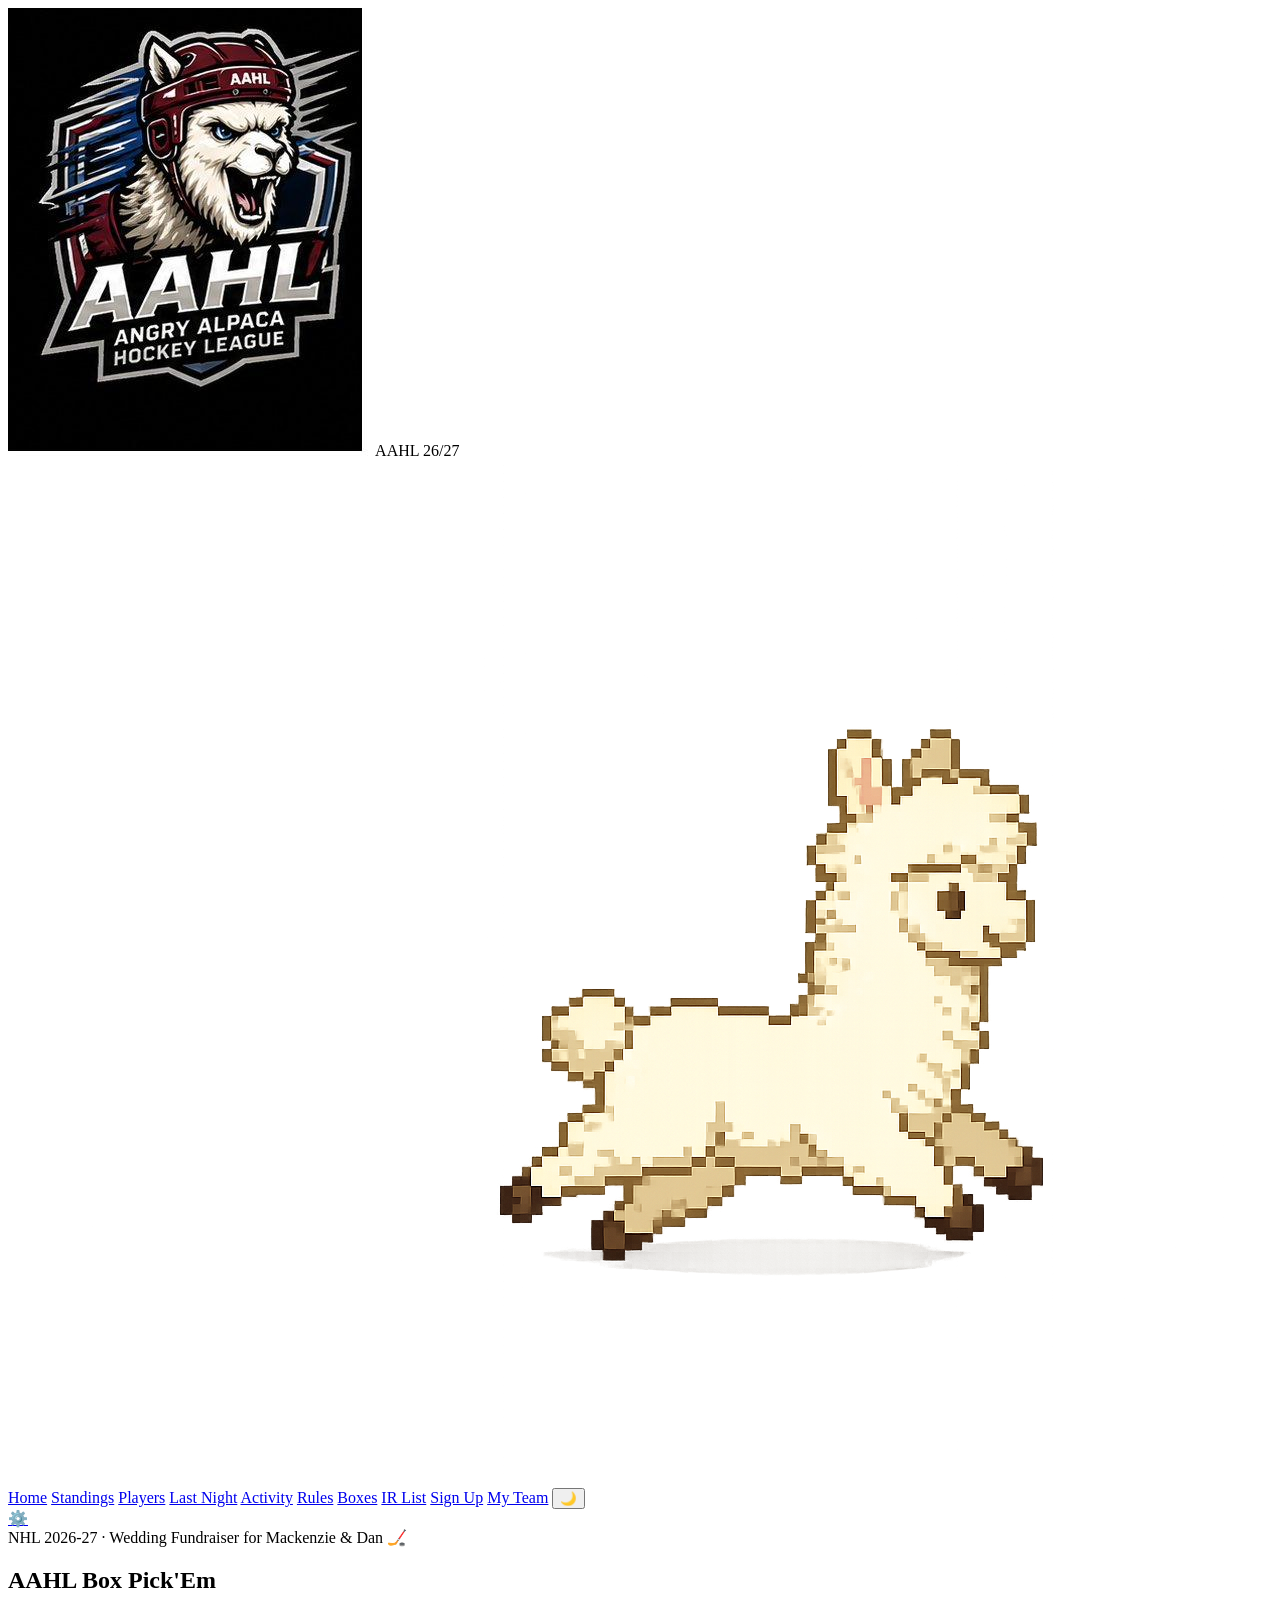
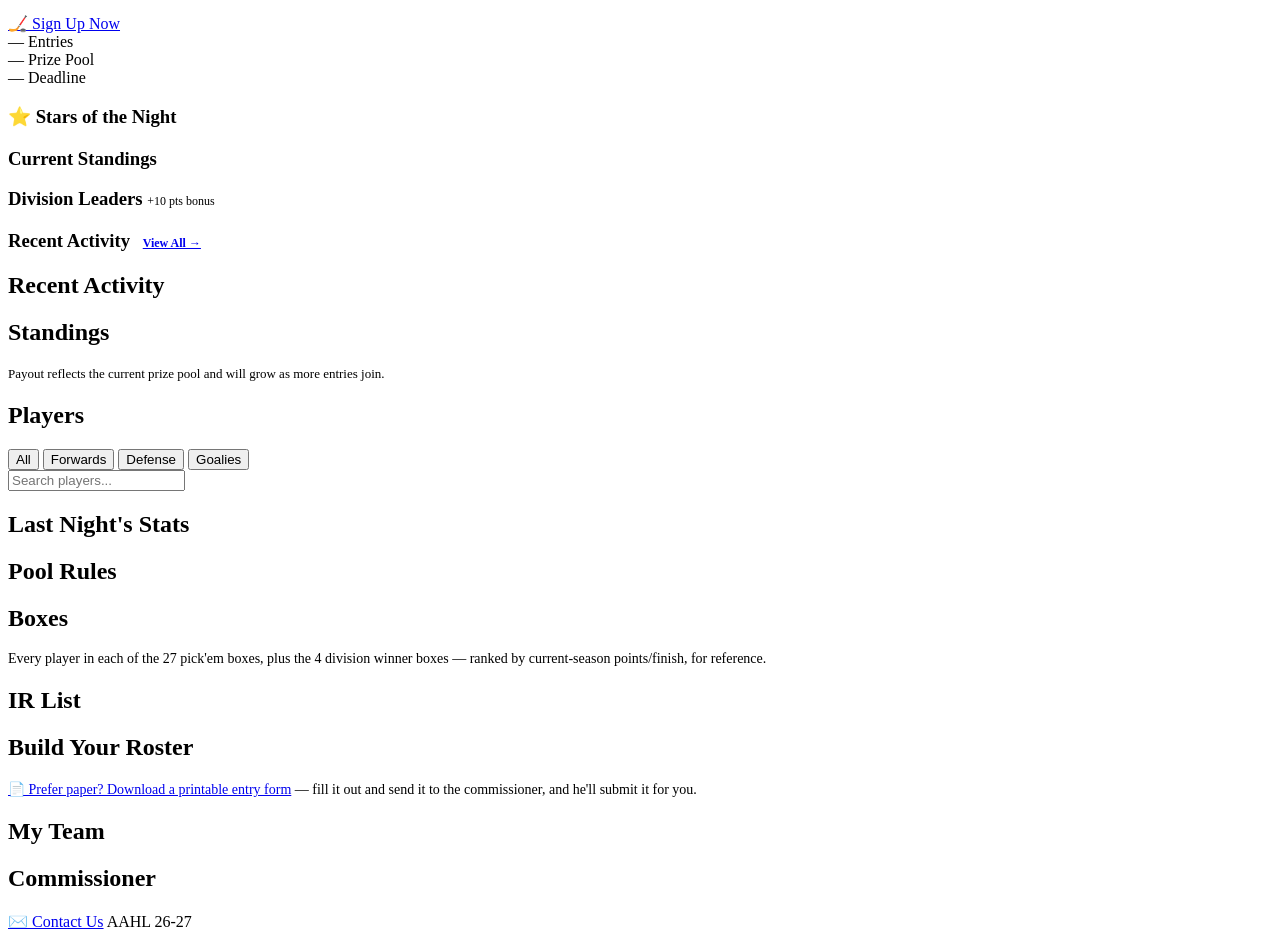
==== commit 1c1e5ed7: "Update index.html" ====
--- a/index.html
+++ b/index.html
@@ -153,7 +153,7 @@
 
 <footer class="site-footer">
   <a href="mailto:info@theaahl.ca" class="footer-email-btn">✉️ Contact Us</a>
-  <span class="mono">AAHL 2526</span>
+  <span class="mono">AAHL 26-27</span>
 </footer>
 
 <div id="team-picks-modal" class="modal-overlay" style="display:none">
